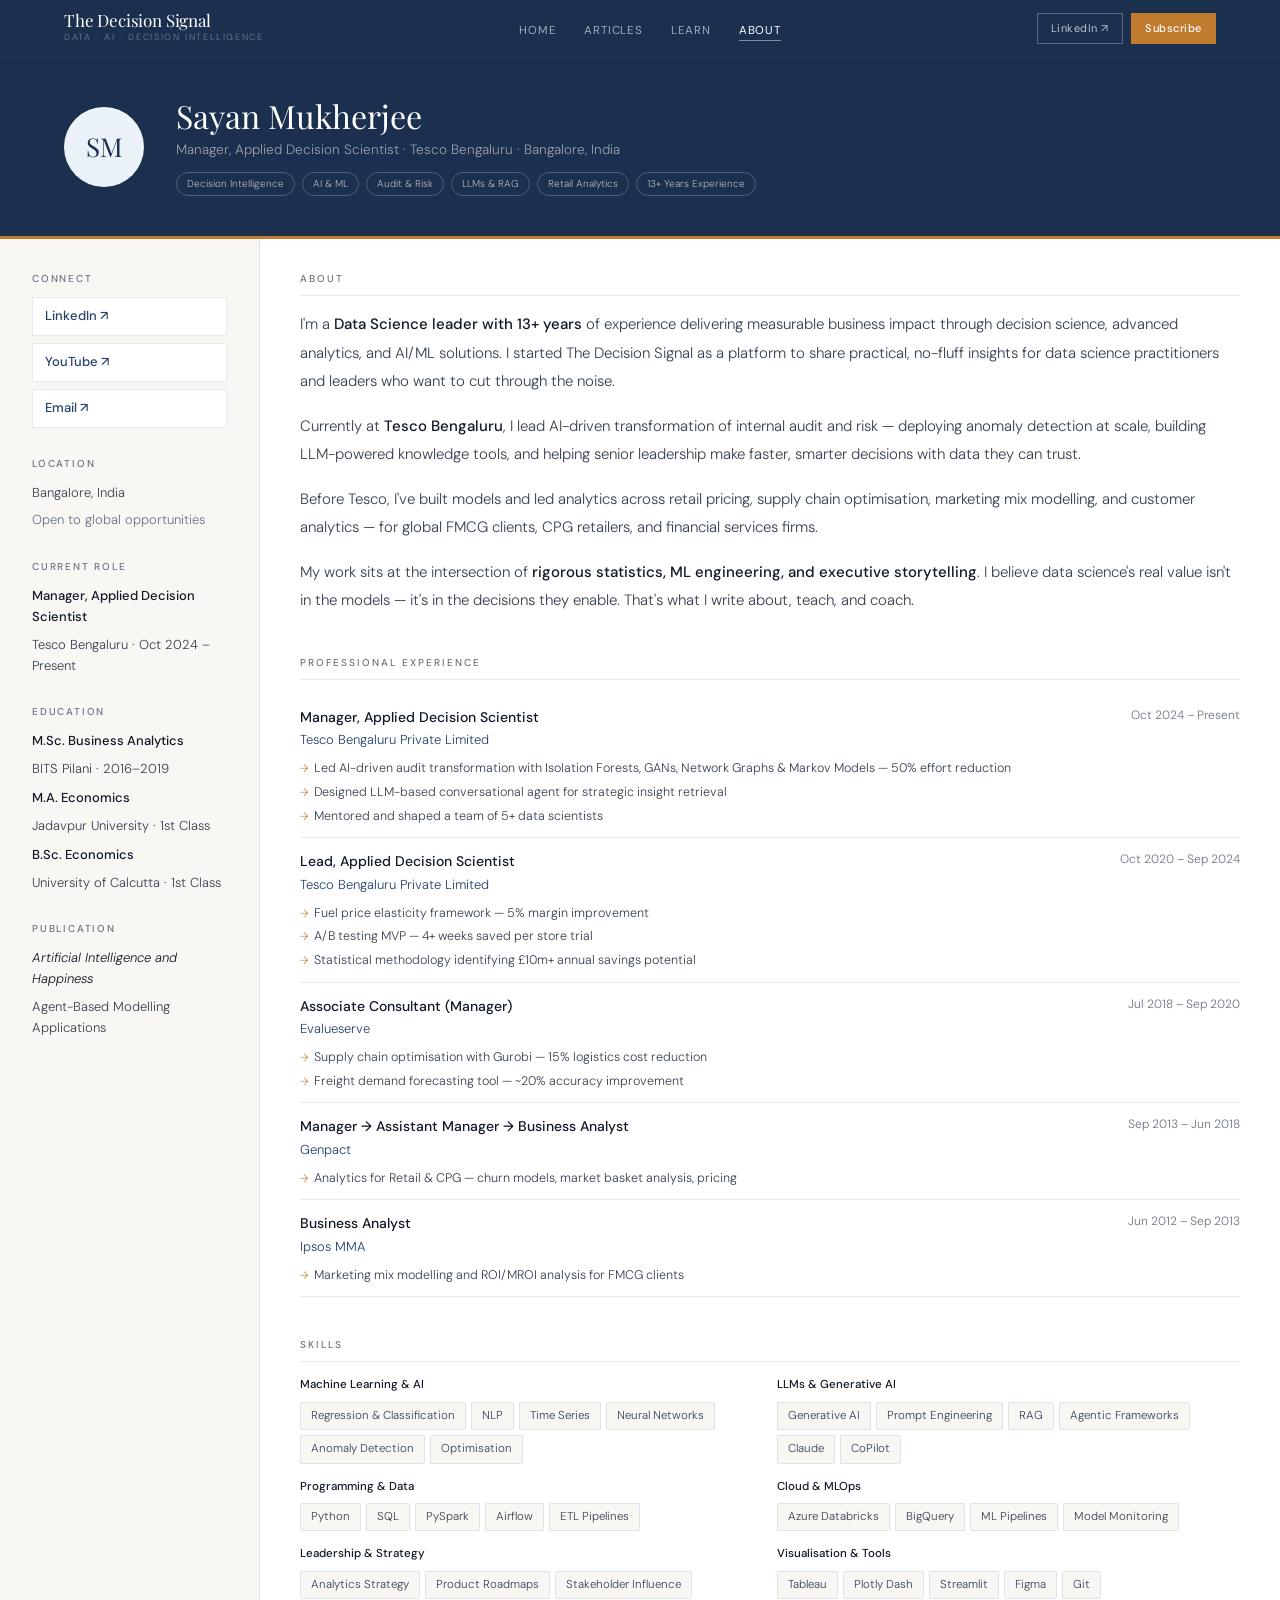
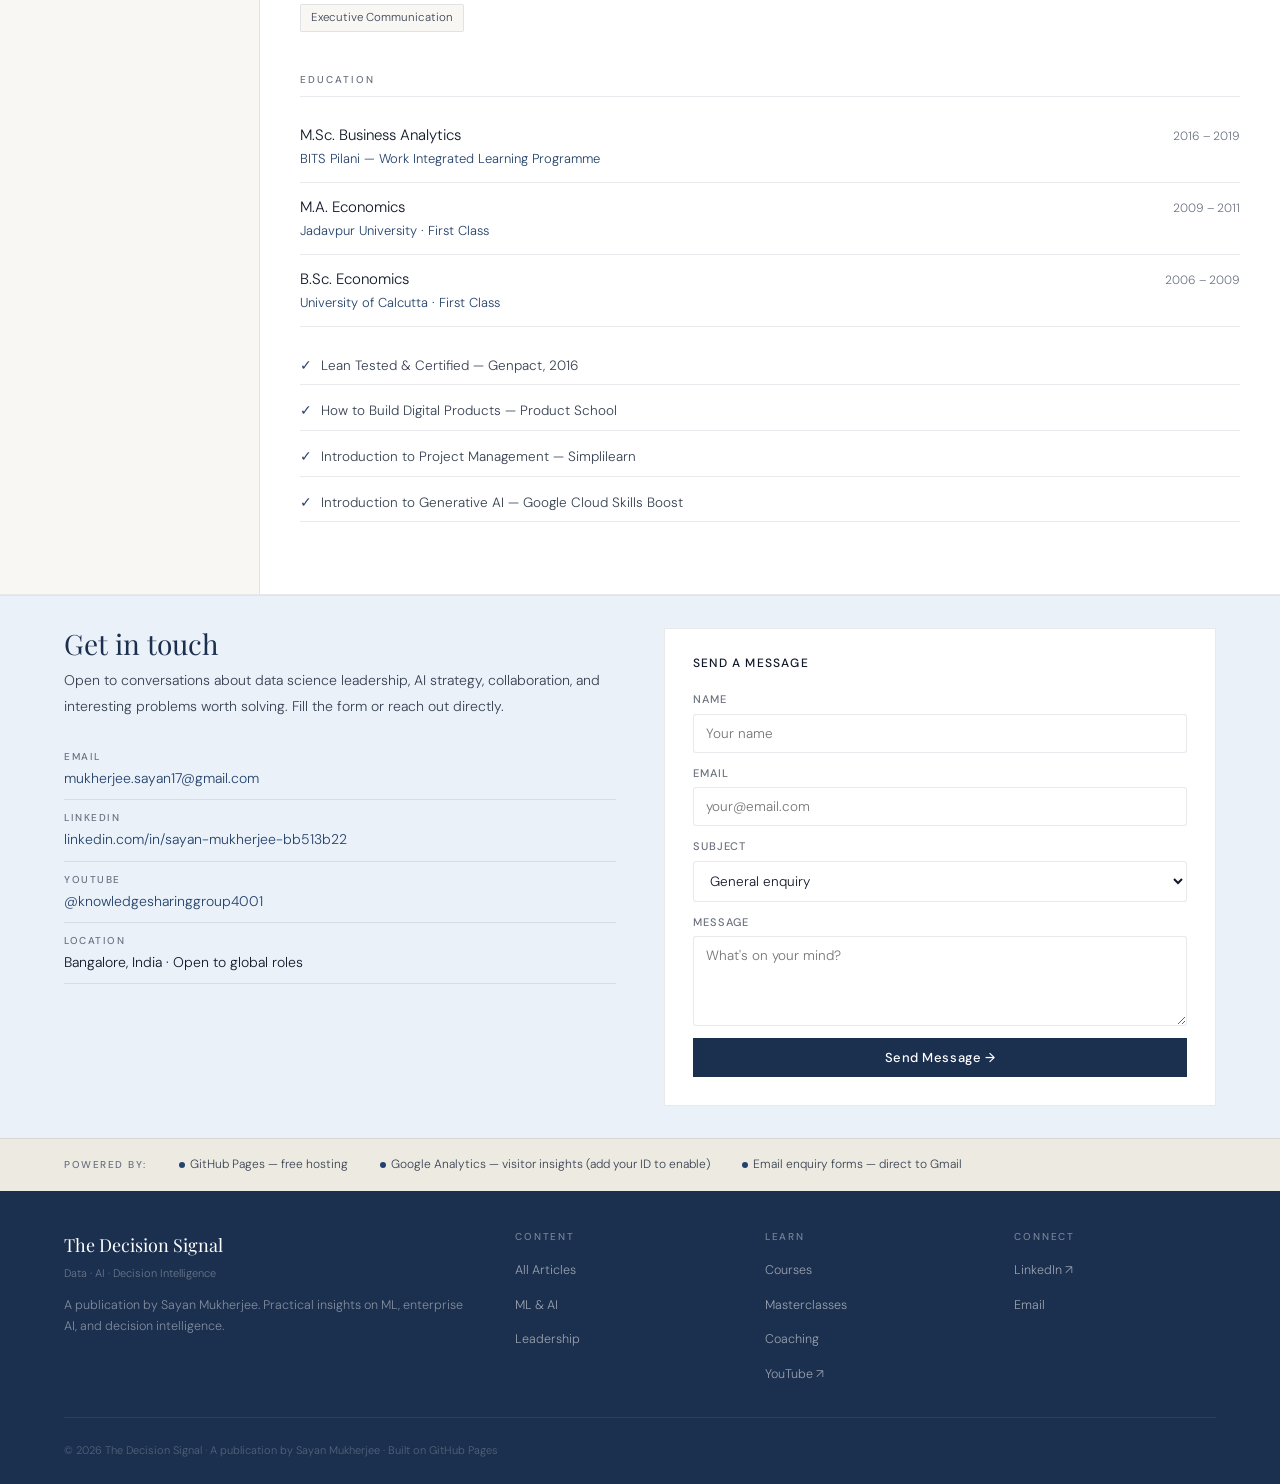
==== about.html @ 3bde5faa "Add files via upload" ====
<!DOCTYPE html>
<html lang="en">
<head>
<meta charset="UTF-8">
<meta name="viewport" content="width=device-width, initial-scale=1.0">
<title>About — The Decision Signal</title>
<meta name="description" content="About Sayan Mukherjee — Data Science leader, AI strategist, and founder of The Decision Signal.">
<link rel="stylesheet" href="style.css">
<style>
.about-banner{background:var(--sl);padding:2.5rem 5%;display:flex;gap:2rem;align-items:center;border-bottom:3px solid var(--acc);flex-wrap:wrap}
.avatar{width:80px;height:80px;border-radius:50%;background:var(--sl3);display:flex;align-items:center;justify-content:center;font-family:'Playfair Display',serif;font-size:26px;color:var(--sl);flex-shrink:0;border:2px solid rgba(255,255,255,0.15)}
.banner-info h1{font-size:clamp(22px,3vw,32px);color:#fff;margin-bottom:4px}
.banner-info p{font-size:13.5px;color:rgba(255,255,255,0.55);margin-bottom:12px}
.banner-tags{display:flex;gap:7px;flex-wrap:wrap}
.banner-tag{font-size:10px;padding:3px 10px;border:1px solid rgba(255,255,255,0.22);color:rgba(255,255,255,0.65);border-radius:12px}

.about-body{display:grid;grid-template-columns:260px 1fr;background:#fff;border-bottom:0.5px solid var(--rule)}
.about-sidebar{padding:2rem;border-right:0.5px solid var(--rule);background:var(--warm)}
.sidebar-section{margin-bottom:1.75rem}
.sidebar-label{font-size:10px;font-weight:500;letter-spacing:0.18em;text-transform:uppercase;color:var(--inkl);margin-bottom:10px}
.sidebar-link{display:block;font-size:13px;font-weight:500;color:var(--sl2);padding:8px 12px;border:0.5px solid var(--rule);margin-bottom:7px;background:#fff;transition:all 0.2s}
.sidebar-link:hover{background:var(--sl);color:#fff;border-color:var(--sl)}
.sidebar-text{font-size:13px;color:var(--inkm);line-height:1.65}
.sidebar-text+.sidebar-text{margin-top:6px}

.about-main{padding:2rem 2.5rem}
.about-section{margin-bottom:2.5rem}
.about-section-label{font-size:10px;font-weight:500;letter-spacing:0.2em;text-transform:uppercase;color:var(--inkl);margin-bottom:14px;padding-bottom:8px;border-bottom:0.5px solid var(--rule)}
.about-bio{font-size:15px;color:var(--inkm);line-height:1.9}
.about-bio p+p{margin-top:1rem}
.about-bio strong{color:var(--ink);font-weight:500}
.about-bio a{color:var(--sl2);text-decoration:underline}

.exp-row{display:flex;justify-content:space-between;align-items:flex-start;padding:12px 0;border-bottom:0.5px solid var(--rule);gap:1rem;flex-wrap:wrap}
.exp-left{}
.exp-role{font-size:14px;font-weight:500;color:var(--ink)}
.exp-company{font-size:13px;color:var(--sl2);margin-top:2px}
.exp-bullets{margin-top:8px;list-style:none;display:flex;flex-direction:column;gap:5px}
.exp-bullets li{font-size:12.5px;color:var(--inkm);padding-left:14px;position:relative;line-height:1.5}
.exp-bullets li::before{content:'→';position:absolute;left:0;color:var(--acc);font-size:11px;top:1px}
.exp-year{font-size:12px;color:var(--inkl);white-space:nowrap;flex-shrink:0}

.skills-grid{display:grid;grid-template-columns:1fr 1fr;gap:14px}
.skill-group{}
.skill-group-label{font-size:11.5px;font-weight:500;color:var(--ink);margin-bottom:7px}
.skill-chips-wrap{display:flex;flex-wrap:wrap;gap:5px}
.skill-chip{font-size:11.5px;padding:4px 10px;border:0.5px solid var(--rule);color:var(--inkm);border-radius:2px;background:var(--warm)}

.edu-row{display:flex;justify-content:space-between;padding:12px 0;border-bottom:0.5px solid var(--rule);gap:1rem;align-items:baseline;flex-wrap:wrap}
.edu-degree{font-size:15px;color:var(--ink)}
.edu-uni{font-size:13px;color:var(--sl2);margin-top:2px}
.edu-year{font-size:12px;color:var(--inkl);white-space:nowrap}

.certs{margin-top:1.25rem;display:flex;flex-direction:column;gap:7px}
.cert-row{display:flex;align-items:center;gap:9px;font-size:13.5px;color:var(--inkm);padding:8px 0;border-bottom:0.5px solid var(--rule)}
.cert-row::before{content:'✓';color:var(--sl2);font-weight:500;flex-shrink:0}

/* CONTACT FORM */
.contact-strip{background:var(--sl3);border-top:0.5px solid var(--sl4);padding:2rem 5%;display:grid;grid-template-columns:1fr 1fr;gap:3rem;align-items:start}
.contact-left h2{font-size:clamp(20px,2.5vw,28px);color:var(--sl);margin-bottom:8px}
.contact-left p{font-size:14px;color:var(--inkm);line-height:1.8;margin-bottom:1.25rem}
.contact-items{display:flex;flex-direction:column;gap:0}
.contact-item{padding:10px 0;border-bottom:0.5px solid var(--rule);display:flex;flex-direction:column;gap:2px}
.contact-item-label{font-size:10px;font-weight:500;letter-spacing:0.15em;text-transform:uppercase;color:var(--inkl)}
.contact-item-val{font-size:14px;color:var(--ink)}
.contact-item-val a{color:var(--sl2);transition:color 0.2s}
.contact-item-val a:hover{color:var(--sl)}
.contact-form{background:#fff;padding:1.75rem;border:0.5px solid var(--rule)}
.contact-form h3{font-family:'DM Sans',sans-serif;font-size:12px;font-weight:500;letter-spacing:0.1em;text-transform:uppercase;color:var(--ink);margin-bottom:1.25rem}
.contact-form-inner{display:flex;flex-direction:column;gap:12px}
.contact-submit{padding:11px;background:var(--sl);color:#fff;border:none;font-size:13px;font-weight:500;cursor:pointer;transition:background 0.2s;letter-spacing:0.04em}
.contact-submit:hover{background:var(--sl2)}

/* ANALYTICS NOTE */
.analytics-note{background:var(--warmd);border-top:0.5px solid var(--rule);padding:1rem 5%;display:flex;gap:2rem;flex-wrap:wrap;align-items:center}
.an-label{font-size:10px;font-weight:500;letter-spacing:0.15em;text-transform:uppercase;color:var(--inkl)}
.an-item{font-size:12px;color:var(--inkm);display:flex;align-items:center;gap:5px}
.an-dot{width:6px;height:6px;border-radius:50%;background:var(--sl2)}

@media(max-width:900px){.about-body{grid-template-columns:1fr}.about-sidebar{border-right:none;border-bottom:0.5px solid var(--rule)}.contact-strip{grid-template-columns:1fr}.skills-grid{grid-template-columns:1fr}}
</style>
</head>
<body>

<nav class="site-nav">
  <a href="index.html" class="nav-brand">
    <div class="nav-brand-name">The Decision Signal</div>
    <div class="nav-brand-tag">Data · AI · Decision Intelligence</div>
  </a>
  <ul class="nav-links">
    <li><a href="index.html">Home</a></li>
    <li><a href="articles.html">Articles</a></li>
    <li><a href="learn.html">Learn</a></li>
    <li><a href="about.html" class="active">About</a></li>
  </ul>
  <div class="nav-actions">
    <a href="https://linkedin.com/in/sayan-mukherjee-bb513b22/" target="_blank" class="btn-li">LinkedIn ↗</a>
    <a href="index.html#subscribeBox" class="btn-subscribe">Subscribe</a>
  </div>
  <button class="nav-hamburger" onclick="toggleMobile()" aria-label="Menu">
    <span></span><span></span><span></span>
  </button>
</nav>
<div class="mobile-menu" id="mobileMenu">
  <a href="index.html">Home</a><a href="articles.html">Articles</a><a href="learn.html">Learn</a><a href="about.html">About</a>
  <a href="https://linkedin.com/in/sayan-mukherjee-bb513b22/" target="_blank">LinkedIn ↗</a>
</div>

<div class="about-banner">
  <div class="avatar">SM</div>
  <div class="banner-info">
    <h1>Sayan Mukherjee</h1>
    <p>Manager, Applied Decision Scientist · Tesco Bengaluru · Bangalore, India</p>
    <div class="banner-tags">
      <span class="banner-tag">Decision Intelligence</span>
      <span class="banner-tag">AI &amp; ML</span>
      <span class="banner-tag">Audit &amp; Risk</span>
      <span class="banner-tag">LLMs &amp; RAG</span>
      <span class="banner-tag">Retail Analytics</span>
      <span class="banner-tag">13+ Years Experience</span>
    </div>
  </div>
</div>

<div class="about-body">
  <div class="about-sidebar">
    <div class="sidebar-section">
      <div class="sidebar-label">Connect</div>
      <a href="https://linkedin.com/in/sayan-mukherjee-bb513b22/" target="_blank" class="sidebar-link">LinkedIn ↗</a>
      <a href="https://www.youtube.com/@knowledgesharinggroup4001" target="_blank" class="sidebar-link">YouTube ↗</a>
      <a href="mailto:mukherjee.sayan17@gmail.com" class="sidebar-link">Email ↗</a>
    </div>
    <div class="sidebar-section">
      <div class="sidebar-label">Location</div>
      <div class="sidebar-text">Bangalore, India</div>
      <div class="sidebar-text" style="color:var(--inkl)">Open to global opportunities</div>
    </div>
    <div class="sidebar-section">
      <div class="sidebar-label">Current Role</div>
      <div class="sidebar-text" style="font-weight:500;color:var(--ink)">Manager, Applied Decision Scientist</div>
      <div class="sidebar-text">Tesco Bengaluru · Oct 2024 – Present</div>
    </div>
    <div class="sidebar-section">
      <div class="sidebar-label">Education</div>
      <div class="sidebar-text" style="font-weight:500;color:var(--ink)">M.Sc. Business Analytics</div>
      <div class="sidebar-text">BITS Pilani · 2016–2019</div>
      <div class="sidebar-text" style="font-weight:500;color:var(--ink);margin-top:8px">M.A. Economics</div>
      <div class="sidebar-text">Jadavpur University · 1st Class</div>
      <div class="sidebar-text" style="font-weight:500;color:var(--ink);margin-top:8px">B.Sc. Economics</div>
      <div class="sidebar-text">University of Calcutta · 1st Class</div>
    </div>
    <div class="sidebar-section">
      <div class="sidebar-label">Publication</div>
      <div class="sidebar-text" style="font-style:italic;color:var(--ink)">Artificial Intelligence and Happiness</div>
      <div class="sidebar-text">Agent-Based Modelling Applications</div>
    </div>
  </div>

  <div class="about-main">
    <div class="about-section">
      <div class="about-section-label">About</div>
      <div class="about-bio">
        <p>I'm a <strong>Data Science leader with 13+ years</strong> of experience delivering measurable business impact through decision science, advanced analytics, and AI/ML solutions. I started The Decision Signal as a platform to share practical, no-fluff insights for data science practitioners and leaders who want to cut through the noise.</p>
        <p>Currently at <strong>Tesco Bengaluru</strong>, I lead AI-driven transformation of internal audit and risk — deploying anomaly detection at scale, building LLM-powered knowledge tools, and helping senior leadership make faster, smarter decisions with data they can trust.</p>
        <p>Before Tesco, I've built models and led analytics across retail pricing, supply chain optimisation, marketing mix modelling, and customer analytics — for global FMCG clients, CPG retailers, and financial services firms.</p>
        <p>My work sits at the intersection of <strong>rigorous statistics, ML engineering, and executive storytelling</strong>. I believe data science's real value isn't in the models — it's in the decisions they enable. That's what I write about, teach, and coach.</p>
      </div>
    </div>

    <div class="about-section">
      <div class="about-section-label">Professional Experience</div>
      <div class="exp-row">
        <div class="exp-left">
          <div class="exp-role">Manager, Applied Decision Scientist</div>
          <div class="exp-company">Tesco Bengaluru Private Limited</div>
          <ul class="exp-bullets">
            <li>Led AI-driven audit transformation with Isolation Forests, GANs, Network Graphs &amp; Markov Models — 50% effort reduction</li>
            <li>Designed LLM-based conversational agent for strategic insight retrieval</li>
            <li>Mentored and shaped a team of 5+ data scientists</li>
          </ul>
        </div>
        <div class="exp-year">Oct 2024 – Present</div>
      </div>
      <div class="exp-row">
        <div class="exp-left">
          <div class="exp-role">Lead, Applied Decision Scientist</div>
          <div class="exp-company">Tesco Bengaluru Private Limited</div>
          <ul class="exp-bullets">
            <li>Fuel price elasticity framework — 5% margin improvement</li>
            <li>A/B testing MVP — 4+ weeks saved per store trial</li>
            <li>Statistical methodology identifying £10m+ annual savings potential</li>
          </ul>
        </div>
        <div class="exp-year">Oct 2020 – Sep 2024</div>
      </div>
      <div class="exp-row">
        <div class="exp-left">
          <div class="exp-role">Associate Consultant (Manager)</div>
          <div class="exp-company">Evalueserve</div>
          <ul class="exp-bullets">
            <li>Supply chain optimisation with Gurobi — 15% logistics cost reduction</li>
            <li>Freight demand forecasting tool — ~20% accuracy improvement</li>
          </ul>
        </div>
        <div class="exp-year">Jul 2018 – Sep 2020</div>
      </div>
      <div class="exp-row">
        <div class="exp-left">
          <div class="exp-role">Manager → Assistant Manager → Business Analyst</div>
          <div class="exp-company">Genpact</div>
          <ul class="exp-bullets">
            <li>Analytics for Retail &amp; CPG — churn models, market basket analysis, pricing</li>
          </ul>
        </div>
        <div class="exp-year">Sep 2013 – Jun 2018</div>
      </div>
      <div class="exp-row">
        <div class="exp-left">
          <div class="exp-role">Business Analyst</div>
          <div class="exp-company">Ipsos MMA</div>
          <ul class="exp-bullets"><li>Marketing mix modelling and ROI/MROI analysis for FMCG clients</li></ul>
        </div>
        <div class="exp-year">Jun 2012 – Sep 2013</div>
      </div>
    </div>

    <div class="about-section">
      <div class="about-section-label">Skills</div>
      <div class="skills-grid">
        <div class="skill-group">
          <div class="skill-group-label">Machine Learning &amp; AI</div>
          <div class="skill-chips-wrap">
            <span class="skill-chip">Regression &amp; Classification</span><span class="skill-chip">NLP</span><span class="skill-chip">Time Series</span><span class="skill-chip">Neural Networks</span><span class="skill-chip">Anomaly Detection</span><span class="skill-chip">Optimisation</span>
          </div>
        </div>
        <div class="skill-group">
          <div class="skill-group-label">LLMs &amp; Generative AI</div>
          <div class="skill-chips-wrap">
            <span class="skill-chip">Generative AI</span><span class="skill-chip">Prompt Engineering</span><span class="skill-chip">RAG</span><span class="skill-chip">Agentic Frameworks</span><span class="skill-chip">Claude</span><span class="skill-chip">CoPilot</span>
          </div>
        </div>
        <div class="skill-group">
          <div class="skill-group-label">Programming &amp; Data</div>
          <div class="skill-chips-wrap">
            <span class="skill-chip">Python</span><span class="skill-chip">SQL</span><span class="skill-chip">PySpark</span><span class="skill-chip">Airflow</span><span class="skill-chip">ETL Pipelines</span>
          </div>
        </div>
        <div class="skill-group">
          <div class="skill-group-label">Cloud &amp; MLOps</div>
          <div class="skill-chips-wrap">
            <span class="skill-chip">Azure Databricks</span><span class="skill-chip">BigQuery</span><span class="skill-chip">ML Pipelines</span><span class="skill-chip">Model Monitoring</span>
          </div>
        </div>
        <div class="skill-group">
          <div class="skill-group-label">Leadership &amp; Strategy</div>
          <div class="skill-chips-wrap">
            <span class="skill-chip">Analytics Strategy</span><span class="skill-chip">Product Roadmaps</span><span class="skill-chip">Stakeholder Influence</span><span class="skill-chip">Executive Communication</span>
          </div>
        </div>
        <div class="skill-group">
          <div class="skill-group-label">Visualisation &amp; Tools</div>
          <div class="skill-chips-wrap">
            <span class="skill-chip">Tableau</span><span class="skill-chip">Plotly Dash</span><span class="skill-chip">Streamlit</span><span class="skill-chip">Figma</span><span class="skill-chip">Git</span>
          </div>
        </div>
      </div>
    </div>

    <div class="about-section">
      <div class="about-section-label">Education</div>
      <div class="edu-row"><div><div class="edu-degree">M.Sc. Business Analytics</div><div class="edu-uni">BITS Pilani — Work Integrated Learning Programme</div></div><div class="edu-year">2016 – 2019</div></div>
      <div class="edu-row"><div><div class="edu-degree">M.A. Economics</div><div class="edu-uni">Jadavpur University · First Class</div></div><div class="edu-year">2009 – 2011</div></div>
      <div class="edu-row"><div><div class="edu-degree">B.Sc. Economics</div><div class="edu-uni">University of Calcutta · First Class</div></div><div class="edu-year">2006 – 2009</div></div>
      <div class="certs">
        <div class="cert-row">Lean Tested &amp; Certified — Genpact, 2016</div>
        <div class="cert-row">How to Build Digital Products — Product School</div>
        <div class="cert-row">Introduction to Project Management — Simplilearn</div>
        <div class="cert-row">Introduction to Generative AI — Google Cloud Skills Boost</div>
      </div>
    </div>
  </div>
</div>

<!-- CONTACT -->
<div class="contact-strip">
  <div class="contact-left">
    <h2>Get in touch</h2>
    <p>Open to conversations about data science leadership, AI strategy, collaboration, and interesting problems worth solving. Fill the form or reach out directly.</p>
    <div class="contact-items">
      <div class="contact-item"><span class="contact-item-label">Email</span><span class="contact-item-val"><a href="mailto:mukherjee.sayan17@gmail.com">mukherjee.sayan17@gmail.com</a></span></div>
      <div class="contact-item"><span class="contact-item-label">LinkedIn</span><span class="contact-item-val"><a href="https://linkedin.com/in/sayan-mukherjee-bb513b22/" target="_blank">linkedin.com/in/sayan-mukherjee-bb513b22</a></span></div>
      <div class="contact-item"><span class="contact-item-label">YouTube</span><span class="contact-item-val"><a href="https://www.youtube.com/@knowledgesharinggroup4001" target="_blank">@knowledgesharinggroup4001</a></span></div>
      <div class="contact-item"><span class="contact-item-label">Location</span><span class="contact-item-val">Bangalore, India · Open to global roles</span></div>
    </div>
  </div>
  <div class="contact-form">
    <h3>Send a Message</h3>
    <form class="contact-form-inner" id="contactForm" onsubmit="submitContact(event)">
      <div class="form-group"><label>Name</label><input type="text" id="cName" class="form-input" placeholder="Your name" required></div>
      <div class="form-group"><label>Email</label><input type="email" id="cEmail" class="form-input" placeholder="your@email.com" required></div>
      <div class="form-group"><label>Subject</label>
        <select id="cSubject" class="form-select form-input">
          <option>General enquiry</option>
          <option>Coaching / Mentorship</option>
          <option>Collaboration / Speaking</option>
          <option>Course / Content feedback</option>
          <option>Other</option>
        </select>
      </div>
      <div class="form-group"><label>Message</label><textarea id="cMessage" class="form-textarea" placeholder="What's on your mind?" required></textarea></div>
      <button type="submit" class="contact-submit">Send Message →</button>
    </form>
  </div>
</div>

<div class="analytics-note">
  <span class="an-label">Powered by:</span>
  <div class="an-item"><div class="an-dot"></div>GitHub Pages — free hosting</div>
  <div class="an-item"><div class="an-dot"></div>Google Analytics — visitor insights (add your ID to enable)</div>
  <div class="an-item"><div class="an-dot"></div>Email enquiry forms — direct to Gmail</div>
</div>

<footer class="site-footer">
  <div class="footer-top">
    <div><div class="footer-brand-name">The Decision Signal</div><div class="footer-brand-tag">Data · AI · Decision Intelligence</div><p class="footer-brand-desc">A publication by Sayan Mukherjee. Practical insights on ML, enterprise AI, and decision intelligence.</p></div>
    <div class="footer-col"><h4>Content</h4><ul><li><a href="articles.html">All Articles</a></li><li><a href="articles.html">ML &amp; AI</a></li><li><a href="articles.html">Leadership</a></li></ul></div>
    <div class="footer-col"><h4>Learn</h4><ul><li><a href="learn.html">Courses</a></li><li><a href="learn.html#masterclasses">Masterclasses</a></li><li><a href="learn.html#coaching">Coaching</a></li><li><a href="https://www.youtube.com/@knowledgesharinggroup4001" target="_blank">YouTube ↗</a></li></ul></div>
    <div class="footer-col"><h4>Connect</h4><ul><li><a href="https://linkedin.com/in/sayan-mukherjee-bb513b22/" target="_blank">LinkedIn ↗</a></li><li><a href="mailto:mukherjee.sayan17@gmail.com">Email</a></li></ul></div>
  </div>
  <div class="footer-bottom"><span class="footer-copy">© 2026 The Decision Signal · A publication by Sayan Mukherjee · Built on GitHub Pages</span></div>
</footer>
<div class="toast" id="toast"></div>

<script>
function toggleMobile(){document.getElementById('mobileMenu').classList.toggle('open')}
function showToast(msg){const t=document.getElementById('toast');t.textContent=msg;t.classList.add('show');setTimeout(()=>t.classList.remove('show'),4000)}
function submitContact(e){
  e.preventDefault();
  const name=document.getElementById('cName').value;
  const email=document.getElementById('cEmail').value;
  const subject=document.getElementById('cSubject').value;
  const message=document.getElementById('cMessage').value;
  const mailto=`mailto:mukherjee.sayan17@gmail.com?subject=${encodeURIComponent(subject+' — from '+name)}&body=${encodeURIComponent('Name: '+name+'\nEmail: '+email+'\n\n'+message)}`;
  window.location.href=mailto;
  showToast('✓ Message ready to send in your email client!');
  e.target.reset();
}
const obs=new IntersectionObserver(entries=>{entries.forEach(e=>{if(e.isIntersecting){e.target.style.opacity='1';e.target.style.transform='translateY(0)';}});},{threshold:0.05});
document.querySelectorAll('.exp-row,.skill-group,.edu-row,.cert-row').forEach(el=>{el.style.opacity='0';el.style.transform='translateY(12px)';el.style.transition='opacity 0.35s ease, transform 0.35s ease';obs.observe(el);});
</script>
</body>
</html>
---- style.css ----
/* ── THE DECISION SIGNAL · Global Styles ─────────────────── */
@import url('https://fonts.googleapis.com/css2?family=Playfair+Display:ital,wght@0,400;0,500;1,400&family=DM+Sans:wght@300;400;500&display=swap');

*, *::before, *::after { box-sizing: border-box; margin: 0; padding: 0; }

:root {
  --sl:       #1B2F4E;
  --sl2:      #24426B;
  --sl3:      #EBF1F9;
  --sl4:      #D6E4F5;
  --ink:      #111827;
  --inkm:     #374151;
  --inkl:     #6B7280;
  --acc:      #C17B2F;
  --acc2:     #F5EDE0;
  --warm:     #F8F7F4;
  --warmd:    #EDEAE2;
  --white:    #ffffff;
  --rule:     rgba(27,47,78,0.1);
  --green:    #166534;
  --green2:   #DCFCE7;
  --radius:   3px;
}

html { scroll-behavior: smooth; font-size: 16px; }
body { font-family: 'DM Sans', sans-serif; font-weight: 300; color: var(--ink); background: var(--warm); line-height: 1.6; }
h1,h2,h3,h4 { font-family: 'Playfair Display', serif; font-weight: 400; line-height: 1.15; }
a { text-decoration: none; color: inherit; }
img { max-width: 100%; display: block; }
button { cursor: pointer; font-family: 'DM Sans', sans-serif; }

/* ── NAV ──────────────────────────────────────────────────── */
.site-nav {
  position: sticky; top: 0; z-index: 200;
  background: var(--sl);
  display: flex; align-items: center; justify-content: space-between;
  padding: 0 5%; height: 58px;
  border-bottom: 1px solid rgba(255,255,255,0.06);
}
.nav-brand { display: flex; flex-direction: column; gap: 1px; }
.nav-brand-name { font-family: 'Playfair Display', serif; font-size: 17px; color: #fff; letter-spacing: -0.01em; line-height: 1; }
.nav-brand-tag { font-size: 9px; color: rgba(255,255,255,0.38); letter-spacing: 0.18em; text-transform: uppercase; }
.nav-links { display: flex; gap: 1.75rem; list-style: none; }
.nav-links a { font-size: 11.5px; font-weight: 400; letter-spacing: 0.07em; text-transform: uppercase; color: rgba(255,255,255,0.6); transition: color 0.2s; padding-bottom: 2px; }
.nav-links a:hover,
.nav-links a.active { color: #fff; border-bottom: 1px solid rgba(255,255,255,0.45); }
.nav-actions { display: flex; gap: 8px; align-items: center; }
.btn-li { font-size: 11px; font-weight: 400; letter-spacing: 0.05em; color: rgba(255,255,255,0.7); border: 1px solid rgba(255,255,255,0.28); padding: 6px 13px; transition: all 0.2s; }
.btn-li:hover { color: #fff; border-color: rgba(255,255,255,0.6); }
.btn-subscribe { font-size: 11px; font-weight: 500; letter-spacing: 0.05em; color: #fff; background: var(--acc); padding: 7px 14px; border: none; transition: background 0.2s; }
.btn-subscribe:hover { background: #a86826; }
.nav-hamburger { display: none; background: none; border: none; flex-direction: column; gap: 4px; padding: 4px; }
.nav-hamburger span { width: 20px; height: 1.5px; background: rgba(255,255,255,0.7); display: block; }
.mobile-menu { display: none; background: var(--sl2); padding: 1rem 5%; flex-direction: column; gap: 0; }
.mobile-menu.open { display: flex; }
.mobile-menu a { font-size: 13px; letter-spacing: 0.06em; text-transform: uppercase; color: rgba(255,255,255,0.75); padding: 0.75rem 0; border-bottom: 1px solid rgba(255,255,255,0.07); }

/* ── TICKER ───────────────────────────────────────────────── */
.ticker { background: var(--acc); padding: 6px 5%; display: flex; align-items: center; gap: 12px; overflow: hidden; }
.ticker-label { font-size: 9.5px; font-weight: 500; letter-spacing: 0.18em; text-transform: uppercase; color: rgba(255,255,255,0.9); white-space: nowrap; border-right: 1px solid rgba(255,255,255,0.35); padding-right: 12px; flex-shrink: 0; }
.ticker-track { display: flex; gap: 2rem; white-space: nowrap; animation: ticker-scroll 30s linear infinite; font-size: 12px; color: rgba(255,255,255,0.9); }
.ticker-track a { color: rgba(255,255,255,0.9); }
.ticker-track a:hover { color: #fff; text-decoration: underline; }
@keyframes ticker-scroll { 0% { transform: translateX(0); } 100% { transform: translateX(-50%); } }

/* ── BUTTONS ──────────────────────────────────────────────── */
.btn-primary { display: inline-block; padding: 11px 24px; background: var(--sl); color: #fff; font-size: 12.5px; font-weight: 500; letter-spacing: 0.06em; text-transform: uppercase; border: none; transition: background 0.2s; }
.btn-primary:hover { background: var(--sl2); }
.btn-ghost { display: inline-block; padding: 10px 22px; background: transparent; color: var(--sl); font-size: 12.5px; font-weight: 400; letter-spacing: 0.06em; text-transform: uppercase; border: 1px solid var(--sl); transition: all 0.2s; }
.btn-ghost:hover { background: var(--sl); color: #fff; }
.btn-acc { display: inline-block; padding: 11px 24px; background: var(--acc); color: #fff; font-size: 12.5px; font-weight: 500; letter-spacing: 0.06em; text-transform: uppercase; border: none; transition: background 0.2s; }
.btn-acc:hover { background: #a86826; }
.btn-outline-white { display: inline-block; padding: 8px 16px; border: 1px solid rgba(255,255,255,0.35); color: rgba(255,255,255,0.8); font-size: 11.5px; letter-spacing: 0.05em; transition: all 0.2s; }
.btn-outline-white:hover { border-color: #fff; color: #fff; }

/* ── SECTION LABEL ────────────────────────────────────────── */
.section-label { font-size: 10px; font-weight: 400; letter-spacing: 0.22em; text-transform: uppercase; color: var(--inkl); padding: 16px 5% 12px; border-bottom: 0.5px solid var(--rule); display: flex; align-items: center; gap: 12px; }
.section-label::after { content: ''; flex: 1; height: 0.5px; background: var(--rule); }

/* ── FOOTER ───────────────────────────────────────────────── */
.site-footer { background: var(--sl); padding: 2.5rem 5% 1.5rem; }
.footer-top { display: grid; grid-template-columns: 2fr 1fr 1fr 1fr; gap: 3rem; padding-bottom: 2rem; border-bottom: 1px solid rgba(255,255,255,0.08); margin-bottom: 1.5rem; }
.footer-brand-name { font-family: 'Playfair Display', serif; font-size: 18px; color: #fff; margin-bottom: 6px; }
.footer-brand-tag { font-size: 11px; color: rgba(255,255,255,0.35); margin-bottom: 12px; }
.footer-brand-desc { font-size: 12.5px; color: rgba(255,255,255,0.45); line-height: 1.7; }
.footer-col h4 { font-family: 'DM Sans', sans-serif; font-size: 10px; font-weight: 500; letter-spacing: 0.18em; text-transform: uppercase; color: rgba(255,255,255,0.4); margin-bottom: 14px; }
.footer-col ul { list-style: none; display: flex; flex-direction: column; gap: 9px; }
.footer-col ul a { font-size: 12.5px; color: rgba(255,255,255,0.55); transition: color 0.2s; }
.footer-col ul a:hover { color: #fff; }
.footer-bottom { display: flex; justify-content: space-between; align-items: center; flex-wrap: wrap; gap: 1rem; }
.footer-copy { font-size: 11px; color: rgba(255,255,255,0.25); }
.footer-legal { display: flex; gap: 1.5rem; }
.footer-legal a { font-size: 11px; color: rgba(255,255,255,0.3); }

/* ── FORMS ────────────────────────────────────────────────── */
.form-group { display: flex; flex-direction: column; gap: 5px; }
.form-group label { font-size: 11px; font-weight: 500; letter-spacing: 0.08em; text-transform: uppercase; color: var(--inkl); }
.form-input, .form-select, .form-textarea {
  border: 0.5px solid var(--rule); padding: 10px 12px;
  font-family: 'DM Sans', sans-serif; font-size: 13.5px; font-weight: 300;
  color: var(--ink); background: #fff; outline: none;
  transition: border-color 0.2s; border-radius: var(--radius);
}
.form-input:focus, .form-select:focus, .form-textarea:focus { border-color: var(--sl2); }
.form-textarea { resize: vertical; min-height: 90px; }

/* ── TOAST ────────────────────────────────────────────────── */
.toast { position: fixed; bottom: 2rem; right: 2rem; background: var(--sl); color: #fff; padding: 14px 20px; font-size: 13.5px; border-left: 3px solid var(--acc); z-index: 9999; opacity: 0; transform: translateY(20px); transition: all 0.3s; pointer-events: none; max-width: 320px; }
.toast.show { opacity: 1; transform: translateY(0); }

/* ── CHIP FILTERS ─────────────────────────────────────────── */
.filter-bar { padding: 12px 5%; border-bottom: 0.5px solid var(--rule); display: flex; gap: 7px; flex-wrap: wrap; align-items: center; background: var(--warm); }
.filter-chip { font-size: 11.5px; padding: 5px 13px; border: 0.5px solid var(--rule); color: var(--inkm); border-radius: 20px; cursor: pointer; background: #fff; transition: all 0.18s; }
.filter-chip:hover { border-color: var(--sl); color: var(--sl); }
.filter-chip.active { background: var(--sl); color: #fff; border-color: var(--sl); }

/* ── ARTICLE CARD ─────────────────────────────────────────── */
.article-card { background: #fff; border-bottom: 0.5px solid var(--rule); border-right: 0.5px solid var(--rule); padding: 20px 22px; transition: background 0.15s; }
.article-card:hover { background: var(--warm); }
.article-card-img { height: 120px; background: var(--sl3); border-radius: var(--radius); margin-bottom: 14px; overflow: hidden; display: flex; align-items: center; justify-content: center; font-size: 11px; color: var(--sl2); }
.article-card-cat { font-size: 10px; font-weight: 500; letter-spacing: 0.12em; text-transform: uppercase; color: var(--acc); margin-bottom: 6px; }
.article-card-title { font-family: 'Playfair Display', serif; font-size: 17px; color: var(--ink); line-height: 1.3; margin-bottom: 8px; }
.article-card-exc { font-size: 13px; color: var(--inkm); line-height: 1.7; }
.article-card-foot { display: flex; align-items: center; justify-content: space-between; margin-top: 12px; flex-wrap: wrap; gap: 6px; }
.article-card-meta { font-size: 11.5px; color: var(--inkl); }
.article-card-link { font-size: 12px; font-weight: 500; color: var(--sl2); display: flex; align-items: center; gap: 4px; transition: gap 0.2s; }
.article-card-link:hover { gap: 8px; color: var(--sl); }

/* ── RESPONSIVE ───────────────────────────────────────────── */
@media (max-width: 900px) {
  .nav-links, .nav-actions { display: none; }
  .nav-hamburger { display: flex; }
  .footer-top { grid-template-columns: 1fr 1fr; gap: 2rem; }
}
@media (max-width: 600px) {
  .footer-top { grid-template-columns: 1fr; }
}
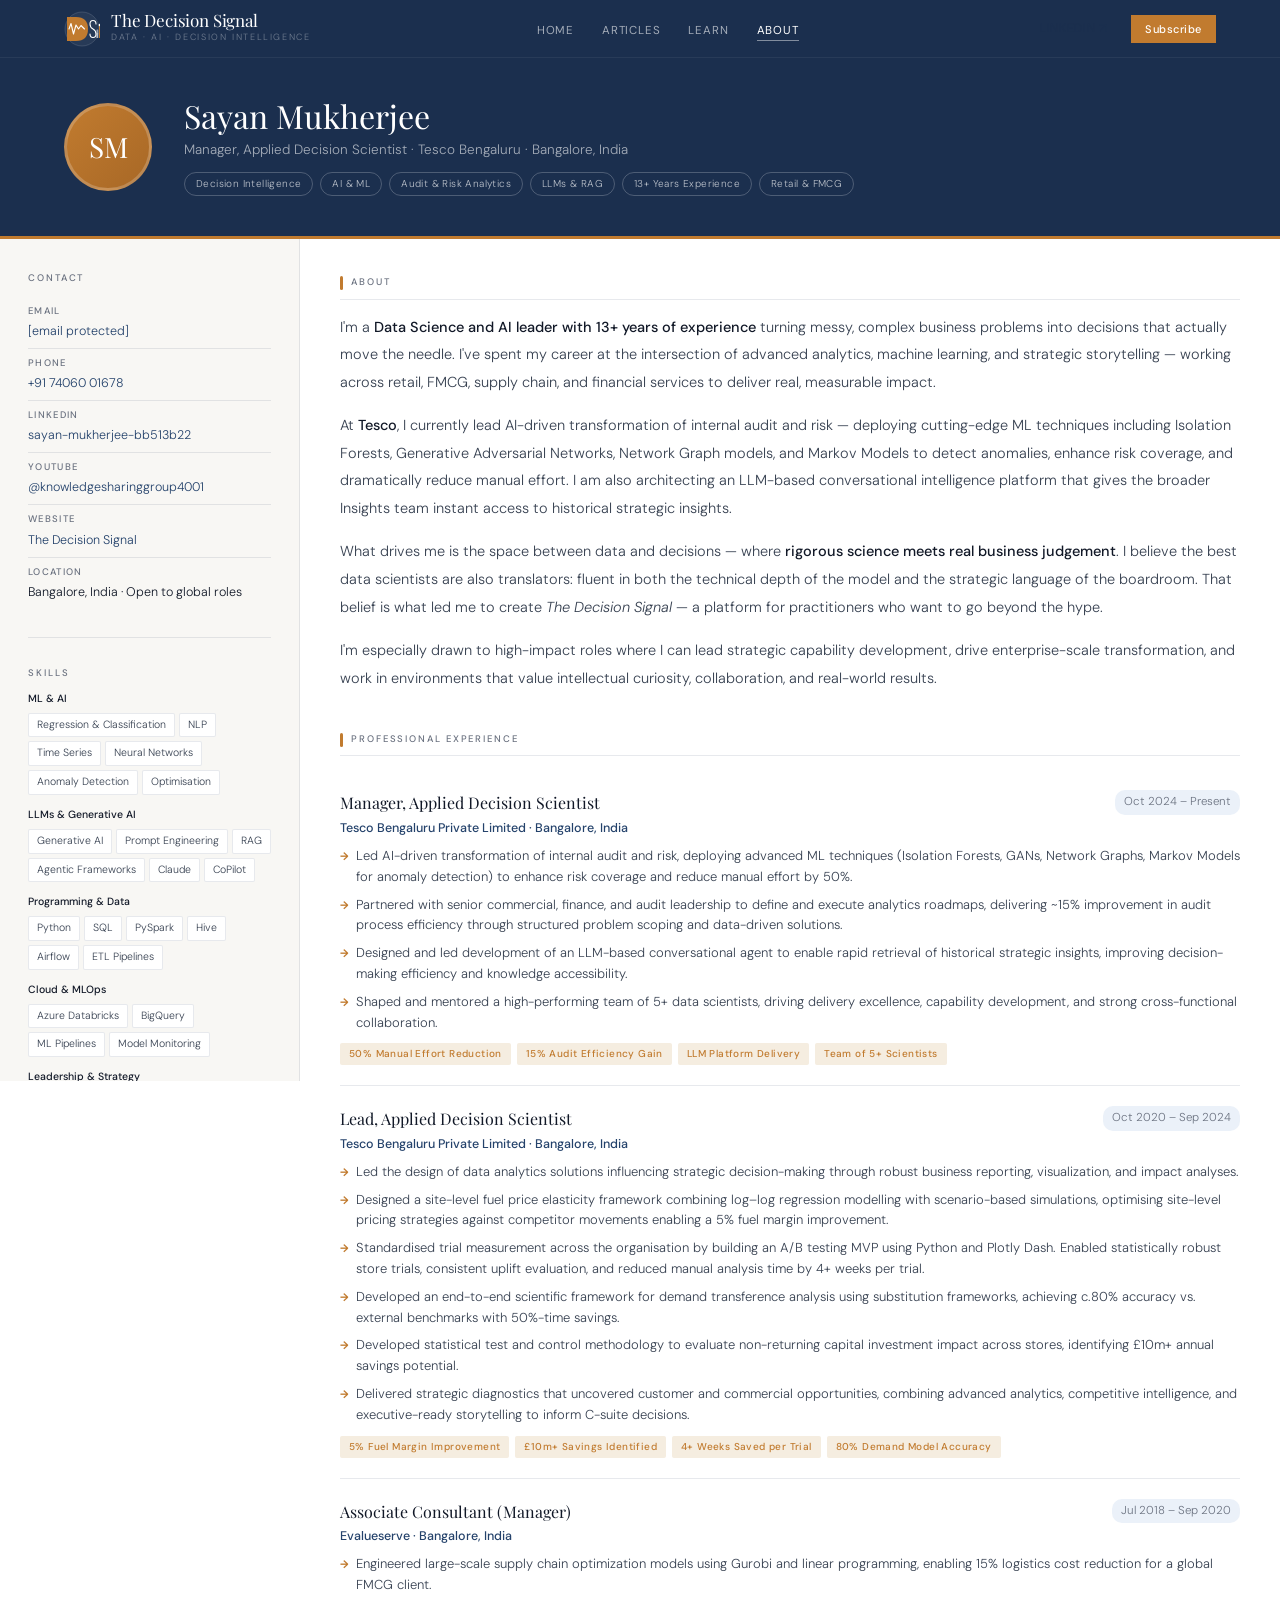
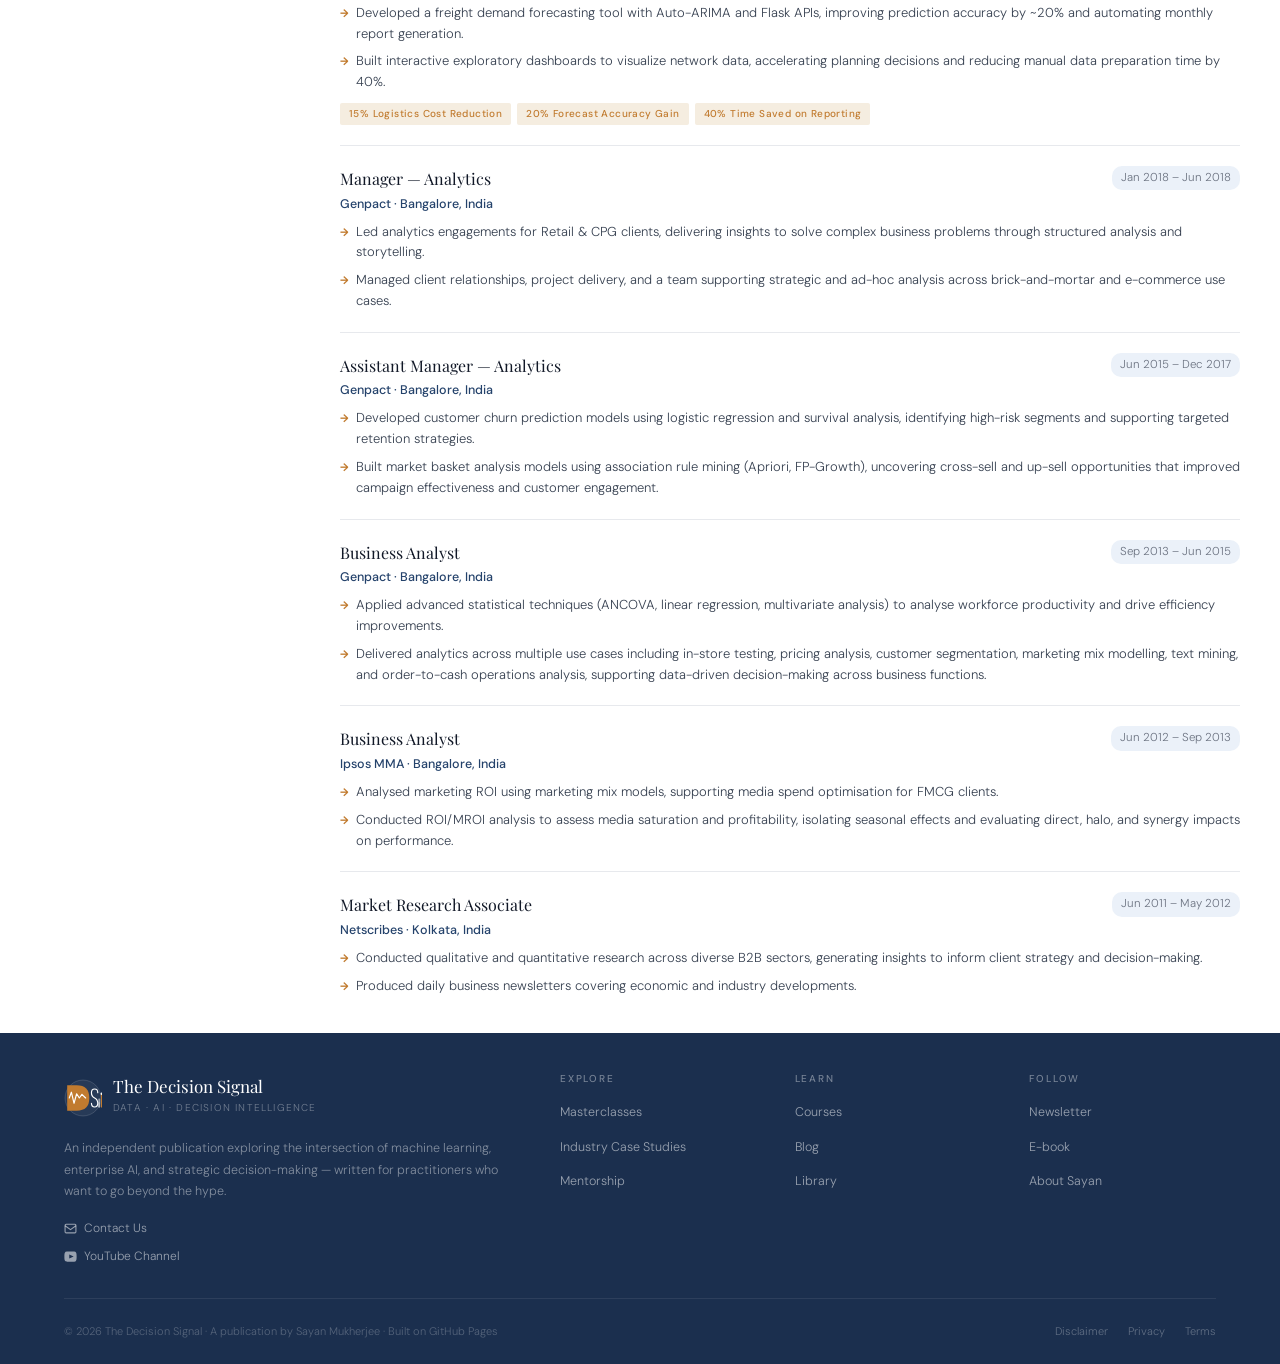
==== commit 1ba40def: "Update about.html" ====
--- a/about.html
+++ b/about.html
@@ -1,91 +1,126 @@
 <!DOCTYPE html>
 <html lang="en">
 <head>
+<!-- Google tag (gtag.js) -->
+<script async src="https://www.googletagmanager.com/gtag/js?id=G-2LHCLNRFSH"></script>
+<script>
+  window.dataLayer = window.dataLayer || [];
+  function gtag(){dataLayer.push(arguments);}
+  gtag('js', new Date());
+
+  gtag('config', 'G-2LHCLNRFSH');
+</script>
 <meta charset="UTF-8">
 <meta name="viewport" content="width=device-width, initial-scale=1.0">
-<title>About — The Decision Signal</title>
-<meta name="description" content="About Sayan Mukherjee — Data Science leader, AI strategist, and founder of The Decision Signal.">
+<title>About — Sayan Mukherjee · The Decision Signal</title>
+<meta name="description" content="Sayan Mukherjee — Data Science & AI Leader, Decision Intelligence practitioner, and founder of The Decision Signal.">
 <link rel="stylesheet" href="style.css">
 <style>
+/* ── BANNER ─────────────────────────────────────────────────────────────── */
 .about-banner{background:var(--sl);padding:2.5rem 5%;display:flex;gap:2rem;align-items:center;border-bottom:3px solid var(--acc);flex-wrap:wrap}
-.avatar{width:80px;height:80px;border-radius:50%;background:var(--sl3);display:flex;align-items:center;justify-content:center;font-family:'Playfair Display',serif;font-size:26px;color:var(--sl);flex-shrink:0;border:2px solid rgba(255,255,255,0.15)}
-.banner-info h1{font-size:clamp(22px,3vw,32px);color:#fff;margin-bottom:4px}
-.banner-info p{font-size:13.5px;color:rgba(255,255,255,0.55);margin-bottom:12px}
+.avatar{width:88px;height:88px;border-radius:50%;background:linear-gradient(135deg,#C17B2F,#a86826);display:flex;align-items:center;justify-content:center;font-family:'Playfair Display',serif;font-size:28px;color:#fff;flex-shrink:0;border:3px solid rgba(255,255,255,0.2);letter-spacing:-.5px}
+.banner-info h1{font-size:clamp(22px,3vw,32px);color:#fff;margin-bottom:4px;font-weight:400}
+.banner-info .banner-role{font-size:13.5px;color:rgba(255,255,255,.6);margin-bottom:12px}
 .banner-tags{display:flex;gap:7px;flex-wrap:wrap}
-.banner-tag{font-size:10px;padding:3px 10px;border:1px solid rgba(255,255,255,0.22);color:rgba(255,255,255,0.65);border-radius:12px}
-
-.about-body{display:grid;grid-template-columns:260px 1fr;background:#fff;border-bottom:0.5px solid var(--rule)}
-.about-sidebar{padding:2rem;border-right:0.5px solid var(--rule);background:var(--warm)}
-.sidebar-section{margin-bottom:1.75rem}
-.sidebar-label{font-size:10px;font-weight:500;letter-spacing:0.18em;text-transform:uppercase;color:var(--inkl);margin-bottom:10px}
-.sidebar-link{display:block;font-size:13px;font-weight:500;color:var(--sl2);padding:8px 12px;border:0.5px solid var(--rule);margin-bottom:7px;background:#fff;transition:all 0.2s}
-.sidebar-link:hover{background:var(--sl);color:#fff;border-color:var(--sl)}
-.sidebar-text{font-size:13px;color:var(--inkm);line-height:1.65}
-.sidebar-text+.sidebar-text{margin-top:6px}
-
-.about-main{padding:2rem 2.5rem}
-.about-section{margin-bottom:2.5rem}
-.about-section-label{font-size:10px;font-weight:500;letter-spacing:0.2em;text-transform:uppercase;color:var(--inkl);margin-bottom:14px;padding-bottom:8px;border-bottom:0.5px solid var(--rule)}
-.about-bio{font-size:15px;color:var(--inkm);line-height:1.9}
+.banner-tag{font-size:10px;padding:3px 11px;border:1px solid rgba(255,255,255,.22);color:rgba(255,255,255,.7);border-radius:12px;letter-spacing:.04em}
+
+/* ── LAYOUT ─────────────────────────────────────────────────────────────── */
+.about-body{display:grid;grid-template-columns:300px 1fr;background:#fff;align-items:start}
+.about-sidebar{padding:2rem 1.75rem;border-right:0.5px solid var(--rule);background:var(--warm);position:sticky;top:58px;max-height:calc(100vh - 58px);overflow-y:auto;scrollbar-width:thin;scrollbar-color:rgba(27,47,78,.15) transparent}
+.about-sidebar::-webkit-scrollbar{width:4px}
+.about-sidebar::-webkit-scrollbar-thumb{background:rgba(27,47,78,.15);border-radius:2px}
+.about-main{padding:2.25rem 2.5rem;overflow-y:auto}
+
+/* ── SIDEBAR ELEMENTS ───────────────────────────────────────────────────── */
+.sb-section{margin-bottom:1.75rem;padding-bottom:1.75rem;border-bottom:0.5px solid var(--rule)}
+.sb-section:last-child{border-bottom:none;margin-bottom:0}
+.sb-label{font-size:9.5px;font-weight:500;letter-spacing:.2em;text-transform:uppercase;color:var(--inkl);margin-bottom:10px}
+.sb-contact-item{display:flex;flex-direction:column;gap:2px;padding:7px 0;border-bottom:0.5px solid var(--rule)}
+.sb-contact-item:last-child{border-bottom:none}
+.sb-contact-lbl{font-size:9.5px;font-weight:500;letter-spacing:.14em;text-transform:uppercase;color:var(--inkl)}
+.sb-contact-val{font-size:12.5px;color:var(--ink)}
+.sb-contact-val a{color:var(--sl2);transition:color .2s}
+.sb-contact-val a:hover{color:var(--sl)}
+
+/* Skills in sidebar — compact single-col chips */
+.skill-group-sb{margin-bottom:12px}
+.skill-group-lbl{font-size:10.5px;font-weight:500;color:var(--ink);margin-bottom:5px}
+.skill-chips-sb{display:flex;flex-wrap:wrap;gap:4px}
+.skill-chip-sb{font-size:10.5px;padding:3px 8px;border:0.5px solid var(--rule);color:var(--inkm);border-radius:2px;background:#fff;white-space:nowrap}
+
+/* Education in sidebar */
+.edu-sb{padding:7px 0;border-bottom:0.5px solid var(--rule)}
+.edu-sb:last-child{border-bottom:none}
+.edu-degree-sb{font-size:12.5px;font-weight:500;color:var(--ink)}
+.edu-uni-sb{font-size:11.5px;color:var(--sl2);margin-top:1px}
+.edu-year-sb{font-size:10.5px;color:var(--inkl);margin-top:1px}
+.cert-sb{font-size:11.5px;color:var(--inkm);padding:5px 0;border-bottom:0.5px solid var(--rule);display:flex;align-items:flex-start;gap:7px;line-height:1.5}
+.cert-sb:last-child{border-bottom:none}
+.cert-sb::before{content:'✓';color:var(--sl2);font-size:11px;flex-shrink:0;margin-top:1px}
+
+/* Publication in sidebar */
+.pub-sb{font-size:12px;color:var(--inkm);line-height:1.6;padding:6px 0}
+.pub-sb strong{color:var(--ink);font-weight:500}
+
+/* Contact form in sidebar */
+.sb-form{display:flex;flex-direction:column;gap:10px}
+.sb-form .form-group{margin-bottom:0}
+.sb-form label{font-size:10.5px;font-weight:500;color:var(--inkm);margin-bottom:3px;display:block}
+.sb-form .form-input,.sb-form .form-textarea,.sb-form .form-select{font-size:12px;padding:7px 10px;width:100%}
+.sb-form .form-textarea{min-height:80px;resize:vertical}
+.sb-submit{padding:10px;background:var(--sl);color:#fff;border:none;font-size:12px;font-weight:500;cursor:pointer;transition:background .2s;width:100%;letter-spacing:.04em}
+.sb-submit:hover{background:var(--sl2)}
+
+/* ── MAIN CONTENT ───────────────────────────────────────────────────────── */
+.main-section{margin-bottom:2.5rem}
+.main-section:last-child{margin-bottom:0}
+.main-section-label{font-size:9.5px;font-weight:500;letter-spacing:.2em;text-transform:uppercase;color:var(--inkl);margin-bottom:14px;padding-bottom:8px;border-bottom:0.5px solid var(--rule);display:flex;align-items:center;gap:8px}
+.main-section-label::before{content:'';display:block;width:3px;height:14px;background:var(--acc);border-radius:2px}
+
+/* Bio */
+.about-bio{font-size:14.5px;color:var(--inkm);line-height:1.9}
 .about-bio p+p{margin-top:1rem}
 .about-bio strong{color:var(--ink);font-weight:500}
-.about-bio a{color:var(--sl2);text-decoration:underline}
-
-.exp-row{display:flex;justify-content:space-between;align-items:flex-start;padding:12px 0;border-bottom:0.5px solid var(--rule);gap:1rem;flex-wrap:wrap}
-.exp-left{}
-.exp-role{font-size:14px;font-weight:500;color:var(--ink)}
-.exp-company{font-size:13px;color:var(--sl2);margin-top:2px}
-.exp-bullets{margin-top:8px;list-style:none;display:flex;flex-direction:column;gap:5px}
-.exp-bullets li{font-size:12.5px;color:var(--inkm);padding-left:14px;position:relative;line-height:1.5}
-.exp-bullets li::before{content:'→';position:absolute;left:0;color:var(--acc);font-size:11px;top:1px}
-.exp-year{font-size:12px;color:var(--inkl);white-space:nowrap;flex-shrink:0}
-
-.skills-grid{display:grid;grid-template-columns:1fr 1fr;gap:14px}
-.skill-group{}
-.skill-group-label{font-size:11.5px;font-weight:500;color:var(--ink);margin-bottom:7px}
-.skill-chips-wrap{display:flex;flex-wrap:wrap;gap:5px}
-.skill-chip{font-size:11.5px;padding:4px 10px;border:0.5px solid var(--rule);color:var(--inkm);border-radius:2px;background:var(--warm)}
-
-.edu-row{display:flex;justify-content:space-between;padding:12px 0;border-bottom:0.5px solid var(--rule);gap:1rem;align-items:baseline;flex-wrap:wrap}
-.edu-degree{font-size:15px;color:var(--ink)}
-.edu-uni{font-size:13px;color:var(--sl2);margin-top:2px}
-.edu-year{font-size:12px;color:var(--inkl);white-space:nowrap}
-
-.certs{margin-top:1.25rem;display:flex;flex-direction:column;gap:7px}
-.cert-row{display:flex;align-items:center;gap:9px;font-size:13.5px;color:var(--inkm);padding:8px 0;border-bottom:0.5px solid var(--rule)}
-.cert-row::before{content:'✓';color:var(--sl2);font-weight:500;flex-shrink:0}
-
-/* CONTACT FORM */
-.contact-strip{background:var(--sl3);border-top:0.5px solid var(--sl4);padding:2rem 5%;display:grid;grid-template-columns:1fr 1fr;gap:3rem;align-items:start}
-.contact-left h2{font-size:clamp(20px,2.5vw,28px);color:var(--sl);margin-bottom:8px}
-.contact-left p{font-size:14px;color:var(--inkm);line-height:1.8;margin-bottom:1.25rem}
-.contact-items{display:flex;flex-direction:column;gap:0}
-.contact-item{padding:10px 0;border-bottom:0.5px solid var(--rule);display:flex;flex-direction:column;gap:2px}
-.contact-item-label{font-size:10px;font-weight:500;letter-spacing:0.15em;text-transform:uppercase;color:var(--inkl)}
-.contact-item-val{font-size:14px;color:var(--ink)}
-.contact-item-val a{color:var(--sl2);transition:color 0.2s}
-.contact-item-val a:hover{color:var(--sl)}
-.contact-form{background:#fff;padding:1.75rem;border:0.5px solid var(--rule)}
-.contact-form h3{font-family:'DM Sans',sans-serif;font-size:12px;font-weight:500;letter-spacing:0.1em;text-transform:uppercase;color:var(--ink);margin-bottom:1.25rem}
-.contact-form-inner{display:flex;flex-direction:column;gap:12px}
-.contact-submit{padding:11px;background:var(--sl);color:#fff;border:none;font-size:13px;font-weight:500;cursor:pointer;transition:background 0.2s;letter-spacing:0.04em}
-.contact-submit:hover{background:var(--sl2)}
-
-/* ANALYTICS NOTE */
-.analytics-note{background:var(--warmd);border-top:0.5px solid var(--rule);padding:1rem 5%;display:flex;gap:2rem;flex-wrap:wrap;align-items:center}
-.an-label{font-size:10px;font-weight:500;letter-spacing:0.15em;text-transform:uppercase;color:var(--inkl)}
-.an-item{font-size:12px;color:var(--inkm);display:flex;align-items:center;gap:5px}
-.an-dot{width:6px;height:6px;border-radius:50%;background:var(--sl2)}
-
-@media(max-width:900px){.about-body{grid-template-columns:1fr}.about-sidebar{border-right:none;border-bottom:0.5px solid var(--rule)}.contact-strip{grid-template-columns:1fr}.skills-grid{grid-template-columns:1fr}}
+
+/* Experience */
+.exp-block{padding:1.25rem 0;border-bottom:0.5px solid var(--rule)}
+.exp-block:last-child{border-bottom:none;padding-bottom:0}
+.exp-hdr{display:flex;justify-content:space-between;align-items:flex-start;gap:1rem;margin-bottom:6px;flex-wrap:wrap}
+.exp-role{font-family:'Playfair Display',serif;font-size:16px;color:var(--ink);font-weight:400}
+.exp-company{font-size:12.5px;font-weight:500;color:var(--sl2);margin-top:2px}
+.exp-location{font-size:12px;color:var(--inkl)}
+.exp-period{font-size:11.5px;color:var(--inkl);white-space:nowrap;flex-shrink:0;background:var(--sl3);padding:3px 9px;border-radius:10px}
+.exp-bullets{list-style:none;display:flex;flex-direction:column;gap:7px;margin-top:8px}
+.exp-bullets li{font-size:13px;color:var(--inkm);padding-left:16px;position:relative;line-height:1.6}
+.exp-bullets li::before{content:'→';position:absolute;left:0;color:var(--acc);font-size:11px;top:2px;font-weight:700}
+.exp-impact{display:flex;flex-wrap:wrap;gap:6px;margin-top:10px}
+.impact-chip{font-size:10px;padding:3px 9px;background:var(--acc2);color:var(--acc);border-radius:2px;font-weight:500;letter-spacing:.04em}
+
+@media(max-width:960px){
+  .about-body{grid-template-columns:1fr}
+  .about-sidebar{position:static;max-height:none;border-right:none;border-bottom:0.5px solid var(--rule)}
+}
 </style>
 </head>
 <body>
 
+<!-- NAV -->
 <nav class="site-nav">
-  <a href="index.html" class="nav-brand">
-    <div class="nav-brand-name">The Decision Signal</div>
-    <div class="nav-brand-tag">Data · AI · Decision Intelligence</div>
+  <a href="index.html" class="nav-brand" style="display:flex;flex-direction:row;align-items:center;gap:11px;text-decoration:none">
+    <svg width="36" height="36" viewBox="0 0 72 72" fill="none" xmlns="http://www.w3.org/2000/svg" style="flex-shrink:0;display:block">
+      <circle cx="36" cy="36" r="34" fill="rgba(255,255,255,.05)" stroke="rgba(255,255,255,.18)" stroke-width="1.5"/>
+      <path d="M6 12 L6 60 L24 60 Q48 60 48 36 Q48 12 24 12 Z" fill="#C17B2F"/>
+      <polyline points="10,36 14,25 19,46 24,28 29,36 34,29 41,36" stroke="#fff" stroke-width="2.2" stroke-linecap="round" stroke-linejoin="round" fill="none"/>
+      <path d="M64 26 Q64 19 58 19 Q52 19 52 26 Q52 33 58 36 Q64 39 64 46 Q64 53 58 53 Q52 53 52 46" stroke="#fff" stroke-width="2.2" stroke-linecap="round" fill="none"/>
+      <rect x="65" y="44" width="3.5" height="10" rx="1" fill="rgba(255,255,255,.32)"/>
+      <rect x="65" y="37" width="3.5" height="17" rx="1" fill="rgba(255,255,255,.52)"/>
+      <rect x="70" y="28" width="3.5" height="26" rx="1" fill="#C17B2F"/>
+      <circle cx="71.75" cy="28" r="2.5" fill="#fff"/>
+    </svg>
+    <div style="display:flex;flex-direction:column;gap:1px">
+      <div class="nav-brand-name">The Decision Signal</div>
+      <div class="nav-brand-tag">Data · AI · Decision Intelligence</div>
+    </div>
   </a>
   <ul class="nav-links">
     <li><a href="index.html">Home</a></li>
@@ -94,259 +129,425 @@
     <li><a href="about.html" class="active">About</a></li>
   </ul>
   <div class="nav-actions">
-    <a href="https://linkedin.com/in/sayan-mukherjee-bb513b22/" target="_blank" class="btn-li">LinkedIn ↗</a>
-    <a href="index.html#subscribeBox" class="btn-subscribe">Subscribe</a>
+    <a href="https://linkedin.com/in/sayan-mukherjee-bb513b22/" target="_blank" class="btn-ghost" style="font-size:12px;padding:7px 14px">LinkedIn ↗</a>
+    <button class="btn-subscribe" onclick="window.location='index.html#subscribeBox'">Subscribe</button>
   </div>
-  <button class="nav-hamburger" onclick="toggleMobile()" aria-label="Menu">
-    <span></span><span></span><span></span>
-  </button>
+  <button class="nav-hamburger" onclick="toggleMobile()" aria-label="Menu"><span></span><span></span><span></span></button>
 </nav>
 <div class="mobile-menu" id="mobileMenu">
   <a href="index.html">Home</a><a href="articles.html">Articles</a><a href="learn.html">Learn</a><a href="about.html">About</a>
   <a href="https://linkedin.com/in/sayan-mukherjee-bb513b22/" target="_blank">LinkedIn ↗</a>
 </div>
 
+<!-- BANNER -->
 <div class="about-banner">
   <div class="avatar">SM</div>
   <div class="banner-info">
     <h1>Sayan Mukherjee</h1>
-    <p>Manager, Applied Decision Scientist · Tesco Bengaluru · Bangalore, India</p>
+    <div class="banner-role">Manager, Applied Decision Scientist · Tesco Bengaluru · Bangalore, India</div>
     <div class="banner-tags">
       <span class="banner-tag">Decision Intelligence</span>
       <span class="banner-tag">AI &amp; ML</span>
-      <span class="banner-tag">Audit &amp; Risk</span>
+      <span class="banner-tag">Audit &amp; Risk Analytics</span>
       <span class="banner-tag">LLMs &amp; RAG</span>
-      <span class="banner-tag">Retail Analytics</span>
       <span class="banner-tag">13+ Years Experience</span>
+      <span class="banner-tag">Retail &amp; FMCG</span>
     </div>
   </div>
 </div>
 
+<!-- BODY: SIDEBAR + MAIN -->
 <div class="about-body">
+
+  <!-- ════════════════════════════════
+       LEFT SIDEBAR
+       ════════════════════════════════ -->
   <div class="about-sidebar">
-    <div class="sidebar-section">
-      <div class="sidebar-label">Connect</div>
-      <a href="https://linkedin.com/in/sayan-mukherjee-bb513b22/" target="_blank" class="sidebar-link">LinkedIn ↗</a>
-      <a href="https://www.youtube.com/@knowledgesharinggroup4001" target="_blank" class="sidebar-link">YouTube ↗</a>
-      <a href="mailto:mukherjee.sayan17@gmail.com" class="sidebar-link">Email ↗</a>
-    </div>
-    <div class="sidebar-section">
-      <div class="sidebar-label">Location</div>
-      <div class="sidebar-text">Bangalore, India</div>
-      <div class="sidebar-text" style="color:var(--inkl)">Open to global opportunities</div>
-    </div>
-    <div class="sidebar-section">
-      <div class="sidebar-label">Current Role</div>
-      <div class="sidebar-text" style="font-weight:500;color:var(--ink)">Manager, Applied Decision Scientist</div>
-      <div class="sidebar-text">Tesco Bengaluru · Oct 2024 – Present</div>
-    </div>
-    <div class="sidebar-section">
-      <div class="sidebar-label">Education</div>
-      <div class="sidebar-text" style="font-weight:500;color:var(--ink)">M.Sc. Business Analytics</div>
-      <div class="sidebar-text">BITS Pilani · 2016–2019</div>
-      <div class="sidebar-text" style="font-weight:500;color:var(--ink);margin-top:8px">M.A. Economics</div>
-      <div class="sidebar-text">Jadavpur University · 1st Class</div>
-      <div class="sidebar-text" style="font-weight:500;color:var(--ink);margin-top:8px">B.Sc. Economics</div>
-      <div class="sidebar-text">University of Calcutta · 1st Class</div>
-    </div>
-    <div class="sidebar-section">
-      <div class="sidebar-label">Publication</div>
-      <div class="sidebar-text" style="font-style:italic;color:var(--ink)">Artificial Intelligence and Happiness</div>
-      <div class="sidebar-text">Agent-Based Modelling Applications</div>
-    </div>
+
+    <!-- Contact -->
+    <div class="sb-section">
+      <div class="sb-label">Contact</div>
+      <div class="sb-contact-item">
+        <span class="sb-contact-lbl">Email</span>
+        <span class="sb-contact-val"><a href="/cdn-cgi/l/email-protection#84e9f1efece1f6eee1e1aaf7e5fde5eab5b3c4e3e9e5ede8aae7ebe9"><span class="__cf_email__" data-cfemail="b7dac2dcdfd2c5ddd2d299c4d6ced6d98680f7d0dad6dedb99d4d8da">[email&#160;protected]</span></a></span>
+      </div>
+      <div class="sb-contact-item">
+        <span class="sb-contact-lbl">Phone</span>
+        <span class="sb-contact-val"><a href="tel:+917406001678">+91 74060 01678</a></span>
+      </div>
+      <div class="sb-contact-item">
+        <span class="sb-contact-lbl">LinkedIn</span>
+        <span class="sb-contact-val"><a href="https://linkedin.com/in/sayan-mukherjee-bb513b22/" target="_blank">sayan-mukherjee-bb513b22</a></span>
+      </div>
+      <div class="sb-contact-item">
+        <span class="sb-contact-lbl">YouTube</span>
+        <span class="sb-contact-val"><a href="https://www.youtube.com/@knowledgesharinggroup4001" target="_blank">@knowledgesharinggroup4001</a></span>
+      </div>
+      <div class="sb-contact-item">
+        <span class="sb-contact-lbl">Website</span>
+        <span class="sb-contact-val"><a href="https://sayan-mukherjee-datascience.github.io/the-decision-signal/" target="_blank">The Decision Signal</a></span>
+      </div>
+      <div class="sb-contact-item">
+        <span class="sb-contact-lbl">Location</span>
+        <span class="sb-contact-val">Bangalore, India · Open to global roles</span>
+      </div>
+    </div>
+
+    <!-- Skills -->
+    <div class="sb-section">
+      <div class="sb-label">Skills</div>
+      <div class="skill-group-sb">
+        <div class="skill-group-lbl">ML &amp; AI</div>
+        <div class="skill-chips-sb">
+          <span class="skill-chip-sb">Regression &amp; Classification</span>
+          <span class="skill-chip-sb">NLP</span>
+          <span class="skill-chip-sb">Time Series</span>
+          <span class="skill-chip-sb">Neural Networks</span>
+          <span class="skill-chip-sb">Anomaly Detection</span>
+          <span class="skill-chip-sb">Optimisation</span>
+        </div>
+      </div>
+      <div class="skill-group-sb">
+        <div class="skill-group-lbl">LLMs &amp; Generative AI</div>
+        <div class="skill-chips-sb">
+          <span class="skill-chip-sb">Generative AI</span>
+          <span class="skill-chip-sb">Prompt Engineering</span>
+          <span class="skill-chip-sb">RAG</span>
+          <span class="skill-chip-sb">Agentic Frameworks</span>
+          <span class="skill-chip-sb">Claude</span>
+          <span class="skill-chip-sb">CoPilot</span>
+        </div>
+      </div>
+      <div class="skill-group-sb">
+        <div class="skill-group-lbl">Programming &amp; Data</div>
+        <div class="skill-chips-sb">
+          <span class="skill-chip-sb">Python</span>
+          <span class="skill-chip-sb">SQL</span>
+          <span class="skill-chip-sb">PySpark</span>
+          <span class="skill-chip-sb">Hive</span>
+          <span class="skill-chip-sb">Airflow</span>
+          <span class="skill-chip-sb">ETL Pipelines</span>
+        </div>
+      </div>
+      <div class="skill-group-sb">
+        <div class="skill-group-lbl">Cloud &amp; MLOps</div>
+        <div class="skill-chips-sb">
+          <span class="skill-chip-sb">Azure Databricks</span>
+          <span class="skill-chip-sb">BigQuery</span>
+          <span class="skill-chip-sb">ML Pipelines</span>
+          <span class="skill-chip-sb">Model Monitoring</span>
+        </div>
+      </div>
+      <div class="skill-group-sb">
+        <div class="skill-group-lbl">Leadership &amp; Strategy</div>
+        <div class="skill-chips-sb">
+          <span class="skill-chip-sb">Analytics Strategy</span>
+          <span class="skill-chip-sb">Product Roadmaps</span>
+          <span class="skill-chip-sb">Stakeholder Influence</span>
+          <span class="skill-chip-sb">C-Suite Storytelling</span>
+          <span class="skill-chip-sb">Design Thinking</span>
+        </div>
+      </div>
+      <div class="skill-group-sb">
+        <div class="skill-group-lbl">Visualisation &amp; Tools</div>
+        <div class="skill-chips-sb">
+          <span class="skill-chip-sb">Tableau</span>
+          <span class="skill-chip-sb">Plotly Dash</span>
+          <span class="skill-chip-sb">Streamlit</span>
+          <span class="skill-chip-sb">Figma</span>
+          <span class="skill-chip-sb">Git</span>
+          <span class="skill-chip-sb">Miro</span>
+        </div>
+      </div>
+    </div>
+
+    <!-- Education -->
+    <div class="sb-section">
+      <div class="sb-label">Education</div>
+      <div class="edu-sb">
+        <div class="edu-degree-sb">M.Sc. Business Analytics</div>
+        <div class="edu-uni-sb">BITS Pilani — Work Integrated Learning</div>
+        <div class="edu-year-sb">2016 – 2019</div>
+      </div>
+      <div class="edu-sb">
+        <div class="edu-degree-sb">M.A. Economics</div>
+        <div class="edu-uni-sb">Jadavpur University · First Class</div>
+        <div class="edu-year-sb">2009 – 2011</div>
+      </div>
+      <div class="edu-sb">
+        <div class="edu-degree-sb">B.Sc. Economics</div>
+        <div class="edu-uni-sb">University of Calcutta · First Class</div>
+        <div class="edu-year-sb">2006 – 2009</div>
+      </div>
+      <div style="margin-top:10px">
+        <div class="cert-sb">Lean Tested &amp; Certified — Genpact, 2016</div>
+        <div class="cert-sb">How to Build Digital Products — Product School</div>
+        <div class="cert-sb">Introduction to Project Management — Simplilearn</div>
+        <div class="cert-sb">Introduction to Generative AI — Google Cloud</div>
+      </div>
+    </div>
+
+    <!-- Publication -->
+    <div class="sb-section">
+      <div class="sb-label">Publication</div>
+      <div class="pub-sb">
+        <strong>Artificial Intelligence and Happiness</strong><br>
+        Agent-Based Modelling Applications — exploring how AI systems interact with human wellbeing and decision-making at scale.
+      </div>
+    </div>
+
+    <!-- Get in Touch -->
+    <div class="sb-section">
+      <div class="sb-label">Get in Touch</div>
+      <p style="font-size:12px;color:var(--inkm);line-height:1.65;margin-bottom:12px">Open to conversations about data science leadership, AI strategy, collaboration, and interesting problems worth solving.</p>
+      <form class="sb-form" id="contactForm"
+        action="https://formspree.io/f/mzdkynna"
+        method="POST">
+        <input type="hidden" name="_subject" value="Message via About Page — The Decision Signal">
+        <div class="form-group">
+          <label>Name *</label>
+          <input type="text" name="name" class="form-input" placeholder="Your name" required>
+        </div>
+        <div class="form-group">
+          <label>Email *</label>
+          <input type="email" name="email" class="form-input" placeholder="your@email.com" required>
+        </div>
+        <div class="form-group">
+          <label>Subject</label>
+          <select name="subject" class="form-select form-input">
+            <option>General enquiry</option>
+            <option>Coaching / Mentorship</option>
+            <option>Collaboration / Speaking</option>
+            <option>Course / Content feedback</option>
+            <option>Other</option>
+          </select>
+        </div>
+        <div class="form-group">
+          <label>Message *</label>
+          <textarea name="message" class="form-textarea" placeholder="What's on your mind?" required style="min-height:80px;resize:vertical"></textarea>
+        </div>
+        <button type="submit" class="sb-submit">Send Message →</button>
+      </form>
+    </div>
+
+  </div><!-- /sidebar -->
+
+  <!-- ════════════════════════════════
+       MAIN CONTENT
+       ════════════════════════════════ -->
+  <div class="about-main">
+
+    <!-- About -->
+    <div class="main-section">
+      <div class="main-section-label">About</div>
+      <div class="about-bio">
+        <p>I'm a <strong>Data Science and AI leader with 13+ years of experience</strong> turning messy, complex business problems into decisions that actually move the needle. I've spent my career at the intersection of advanced analytics, machine learning, and strategic storytelling — working across retail, FMCG, supply chain, and financial services to deliver real, measurable impact.</p>
+        <p>At <strong>Tesco</strong>, I currently lead AI-driven transformation of internal audit and risk — deploying cutting-edge ML techniques including Isolation Forests, Generative Adversarial Networks, Network Graph models, and Markov Models to detect anomalies, enhance risk coverage, and dramatically reduce manual effort. I am also architecting an LLM-based conversational intelligence platform that gives the broader Insights team instant access to historical strategic insights.</p>
+        <p>What drives me is the space between data and decisions — where <strong>rigorous science meets real business judgement</strong>. I believe the best data scientists are also translators: fluent in both the technical depth of the model and the strategic language of the boardroom. That belief is what led me to create <em>The Decision Signal</em> — a platform for practitioners who want to go beyond the hype.</p>
+        <p>I'm especially drawn to high-impact roles where I can lead strategic capability development, drive enterprise-scale transformation, and work in environments that value intellectual curiosity, collaboration, and real-world results.</p>
+      </div>
+    </div>
+
+    <!-- Professional Experience -->
+    <div class="main-section">
+      <div class="main-section-label">Professional Experience</div>
+
+      <!-- Tesco Manager -->
+      <div class="exp-block">
+        <div class="exp-hdr">
+          <div>
+            <div class="exp-role">Manager, Applied Decision Scientist</div>
+            <div class="exp-company">Tesco Bengaluru Private Limited · Bangalore, India</div>
+          </div>
+          <div class="exp-period">Oct 2024 – Present</div>
+        </div>
+        <ul class="exp-bullets">
+          <li>Led AI-driven transformation of internal audit and risk, deploying advanced ML techniques (Isolation Forests, GANs, Network Graphs, Markov Models for anomaly detection) to enhance risk coverage and reduce manual effort by 50%.</li>
+          <li>Partnered with senior commercial, finance, and audit leadership to define and execute analytics roadmaps, delivering ~15% improvement in audit process efficiency through structured problem scoping and data-driven solutions.</li>
+          <li>Designed and led development of an LLM-based conversational agent to enable rapid retrieval of historical strategic insights, improving decision-making efficiency and knowledge accessibility.</li>
+          <li>Shaped and mentored a high-performing team of 5+ data scientists, driving delivery excellence, capability development, and strong cross-functional collaboration.</li>
+        </ul>
+        <div class="exp-impact">
+          <span class="impact-chip">50% Manual Effort Reduction</span>
+          <span class="impact-chip">15% Audit Efficiency Gain</span>
+          <span class="impact-chip">LLM Platform Delivery</span>
+          <span class="impact-chip">Team of 5+ Scientists</span>
+        </div>
+      </div>
+
+      <!-- Tesco Lead -->
+      <div class="exp-block">
+        <div class="exp-hdr">
+          <div>
+            <div class="exp-role">Lead, Applied Decision Scientist</div>
+            <div class="exp-company">Tesco Bengaluru Private Limited · Bangalore, India</div>
+          </div>
+          <div class="exp-period">Oct 2020 – Sep 2024</div>
+        </div>
+        <ul class="exp-bullets">
+          <li>Led the design of data analytics solutions influencing strategic decision-making through robust business reporting, visualization, and impact analyses.</li>
+          <li>Designed a site-level fuel price elasticity framework combining log–log regression modelling with scenario-based simulations, optimising site-level pricing strategies against competitor movements enabling a 5% fuel margin improvement.</li>
+          <li>Standardised trial measurement across the organisation by building an A/B testing MVP using Python and Plotly Dash. Enabled statistically robust store trials, consistent uplift evaluation, and reduced manual analysis time by 4+ weeks per trial.</li>
+          <li>Developed an end-to-end scientific framework for demand transference analysis using substitution frameworks, achieving c.80% accuracy vs. external benchmarks with 50%-time savings.</li>
+          <li>Developed statistical test and control methodology to evaluate non-returning capital investment impact across stores, identifying £10m+ annual savings potential.</li>
+          <li>Delivered strategic diagnostics that uncovered customer and commercial opportunities, combining advanced analytics, competitive intelligence, and executive-ready storytelling to inform C-suite decisions.</li>
+        </ul>
+        <div class="exp-impact">
+          <span class="impact-chip">5% Fuel Margin Improvement</span>
+          <span class="impact-chip">£10m+ Savings Identified</span>
+          <span class="impact-chip">4+ Weeks Saved per Trial</span>
+          <span class="impact-chip">80% Demand Model Accuracy</span>
+        </div>
+      </div>
+
+      <!-- Evalueserve -->
+      <div class="exp-block">
+        <div class="exp-hdr">
+          <div>
+            <div class="exp-role">Associate Consultant (Manager)</div>
+            <div class="exp-company">Evalueserve · Bangalore, India</div>
+          </div>
+          <div class="exp-period">Jul 2018 – Sep 2020</div>
+        </div>
+        <ul class="exp-bullets">
+          <li>Engineered large-scale supply chain optimization models using Gurobi and linear programming, enabling 15% logistics cost reduction for a global FMCG client.</li>
+          <li>Developed a freight demand forecasting tool with Auto-ARIMA and Flask APIs, improving prediction accuracy by ~20% and automating monthly report generation.</li>
+          <li>Built interactive exploratory dashboards to visualize network data, accelerating planning decisions and reducing manual data preparation time by 40%.</li>
+        </ul>
+        <div class="exp-impact">
+          <span class="impact-chip">15% Logistics Cost Reduction</span>
+          <span class="impact-chip">20% Forecast Accuracy Gain</span>
+          <span class="impact-chip">40% Time Saved on Reporting</span>
+        </div>
+      </div>
+
+      <!-- Genpact Manager -->
+      <div class="exp-block">
+        <div class="exp-hdr">
+          <div>
+            <div class="exp-role">Manager — Analytics</div>
+            <div class="exp-company">Genpact · Bangalore, India</div>
+          </div>
+          <div class="exp-period">Jan 2018 – Jun 2018</div>
+        </div>
+        <ul class="exp-bullets">
+          <li>Led analytics engagements for Retail &amp; CPG clients, delivering insights to solve complex business problems through structured analysis and storytelling.</li>
+          <li>Managed client relationships, project delivery, and a team supporting strategic and ad-hoc analysis across brick-and-mortar and e-commerce use cases.</li>
+        </ul>
+      </div>
+
+      <!-- Genpact AM -->
+      <div class="exp-block">
+        <div class="exp-hdr">
+          <div>
+            <div class="exp-role">Assistant Manager — Analytics</div>
+            <div class="exp-company">Genpact · Bangalore, India</div>
+          </div>
+          <div class="exp-period">Jun 2015 – Dec 2017</div>
+        </div>
+        <ul class="exp-bullets">
+          <li>Developed customer churn prediction models using logistic regression and survival analysis, identifying high-risk segments and supporting targeted retention strategies.</li>
+          <li>Built market basket analysis models using association rule mining (Apriori, FP-Growth), uncovering cross-sell and up-sell opportunities that improved campaign effectiveness and customer engagement.</li>
+        </ul>
+      </div>
+
+      <!-- Genpact BA -->
+      <div class="exp-block">
+        <div class="exp-hdr">
+          <div>
+            <div class="exp-role">Business Analyst</div>
+            <div class="exp-company">Genpact · Bangalore, India</div>
+          </div>
+          <div class="exp-period">Sep 2013 – Jun 2015</div>
+        </div>
+        <ul class="exp-bullets">
+          <li>Applied advanced statistical techniques (ANCOVA, linear regression, multivariate analysis) to analyse workforce productivity and drive efficiency improvements.</li>
+          <li>Delivered analytics across multiple use cases including in-store testing, pricing analysis, customer segmentation, marketing mix modelling, text mining, and order-to-cash operations analysis, supporting data-driven decision-making across business functions.</li>
+        </ul>
+      </div>
+
+      <!-- Ipsos MMA -->
+      <div class="exp-block">
+        <div class="exp-hdr">
+          <div>
+            <div class="exp-role">Business Analyst</div>
+            <div class="exp-company">Ipsos MMA · Bangalore, India</div>
+          </div>
+          <div class="exp-period">Jun 2012 – Sep 2013</div>
+        </div>
+        <ul class="exp-bullets">
+          <li>Analysed marketing ROI using marketing mix models, supporting media spend optimisation for FMCG clients.</li>
+          <li>Conducted ROI/MROI analysis to assess media saturation and profitability, isolating seasonal effects and evaluating direct, halo, and synergy impacts on performance.</li>
+        </ul>
+      </div>
+
+      <!-- Netscribes -->
+      <div class="exp-block">
+        <div class="exp-hdr">
+          <div>
+            <div class="exp-role">Market Research Associate</div>
+            <div class="exp-company">Netscribes · Kolkata, India</div>
+          </div>
+          <div class="exp-period">Jun 2011 – May 2012</div>
+        </div>
+        <ul class="exp-bullets">
+          <li>Conducted qualitative and quantitative research across diverse B2B sectors, generating insights to inform client strategy and decision-making.</li>
+          <li>Produced daily business newsletters covering economic and industry developments.</li>
+        </ul>
+      </div>
+
+    </div><!-- /experience -->
+  </div><!-- /main -->
+</div><!-- /about-body -->
+
+<!-- FOOTER -->
+<footer class="site-footer">
+  <div class="footer-top" style="grid-template-columns:2.4fr 1fr 1fr 1fr">
+    <div>
+      <div style="display:flex;align-items:center;gap:11px;margin-bottom:14px">
+        <svg width="38" height="38" viewBox="0 0 72 72" fill="none" xmlns="http://www.w3.org/2000/svg" style="flex-shrink:0;display:block">
+          <circle cx="36" cy="36" r="34" fill="rgba(255,255,255,.05)" stroke="rgba(255,255,255,.18)" stroke-width="1.5"/>
+          <path d="M6 12 L6 60 L24 60 Q48 60 48 36 Q48 12 24 12 Z" fill="#C17B2F"/>
+          <polyline points="10,36 14,25 19,46 24,28 29,36 34,29 41,36" stroke="#fff" stroke-width="2.2" stroke-linecap="round" stroke-linejoin="round" fill="none"/>
+          <path d="M64 26 Q64 19 58 19 Q52 19 52 26 Q52 33 58 36 Q64 39 64 46 Q64 53 58 53 Q52 53 52 46" stroke="#fff" stroke-width="2.2" stroke-linecap="round" fill="none"/>
+          <rect x="65" y="44" width="3.5" height="10" rx="1" fill="rgba(255,255,255,.32)"/>
+          <rect x="65" y="37" width="3.5" height="17" rx="1" fill="rgba(255,255,255,.52)"/>
+          <rect x="70" y="28" width="3.5" height="26" rx="1" fill="#C17B2F"/>
+          <circle cx="71.75" cy="28" r="2.5" fill="#fff"/>
+        </svg>
+        <div><div class="footer-brand-name">The Decision Signal</div><div class="footer-brand-tag">Data · AI · Decision Intelligence</div></div>
+      </div>
+      <p class="footer-brand-desc">An independent publication exploring the intersection of machine learning, enterprise AI, and strategic decision-making — written for practitioners who want to go beyond the hype.</p>
+      <div style="margin-top:16px;display:flex;flex-direction:column;gap:8px">
+        <a href="/cdn-cgi/l/email-protection#701d051b1815021a15155e031109111e414730171d11191c5e131f1d" style="font-size:12px;color:rgba(255,255,255,.55);display:inline-flex;align-items:center;gap:7px;transition:color .2s" onmouseover="this.style.color='#fff'" onmouseout="this.style.color='rgba(255,255,255,.55)'"><svg width="13" height="13" viewBox="0 0 24 24" fill="none" stroke="currentColor" stroke-width="2"><rect x="2" y="4" width="20" height="16" rx="2"/><path d="m2 7 10 7 10-7"/></svg>Contact Us</a>
+        <a href="https://www.youtube.com/@knowledgesharinggroup4001" target="_blank" style="font-size:12px;color:rgba(255,255,255,.55);display:inline-flex;align-items:center;gap:7px;transition:color .2s" onmouseover="this.style.color='#fff'" onmouseout="this.style.color='rgba(255,255,255,.55)'"><svg width="13" height="13" viewBox="0 0 24 24" fill="currentColor"><path d="M23 7s-.3-2-1.2-2.8c-1.1-1.2-2.4-1.2-3-1.3C16.3 2.7 12 2.7 12 2.7s-4.3 0-6.8.2c-.6.1-1.9.1-3 1.3C1.3 5 1 7 1 7S.7 9.1.7 11.3v2.1C.7 15.5 1 17.6 1 17.6s.3 2 1.2 2.8c1.1 1.2 2.6 1.1 3.3 1.2C7.6 21.8 12 21.8 12 21.8s4.3 0 6.8-.2c.6-.1 1.9-.1 3-1.3.9-.8 1.2-2.8 1.2-2.8s.3-2.1.3-4.2v-2.1C23.3 9.1 23 7 23 7zM9.7 15.5V8.4l8.1 3.6-8.1 3.5z"/></svg>YouTube Channel</a>
+      </div>
+    </div>
+    <div class="footer-col"><h4>Explore</h4><ul>
+      <li><a href="learn.html#sec-masterclasses">Masterclasses</a></li>
+      <li><a href="articles.html?filter=ml">Industry Case Studies</a></li>
+      <li><a href="learn.html#sec-coaching">Mentorship</a></li>
+    </ul></div>
+    <div class="footer-col"><h4>Learn</h4><ul>
+      <li><a href="learn.html">Courses</a></li>
+      <li><a href="articles.html">Blog</a></li>
+      <li><a href="learn.html#sec-library">Library</a></li>
+    </ul></div>
+    <div class="footer-col"><h4>Follow</h4><ul>
+      <li><a href="index.html#subscribeBox">Newsletter</a></li>
+      <li><a href="learn.html#sec-library">E-book</a></li>
+      <li><a href="about.html">About Sayan</a></li>
+    </ul></div>
   </div>
-
-  <div class="about-main">
-    <div class="about-section">
-      <div class="about-section-label">About</div>
-      <div class="about-bio">
-        <p>I'm a <strong>Data Science leader with 13+ years</strong> of experience delivering measurable business impact through decision science, advanced analytics, and AI/ML solutions. I started The Decision Signal as a platform to share practical, no-fluff insights for data science practitioners and leaders who want to cut through the noise.</p>
-        <p>Currently at <strong>Tesco Bengaluru</strong>, I lead AI-driven transformation of internal audit and risk — deploying anomaly detection at scale, building LLM-powered knowledge tools, and helping senior leadership make faster, smarter decisions with data they can trust.</p>
-        <p>Before Tesco, I've built models and led analytics across retail pricing, supply chain optimisation, marketing mix modelling, and customer analytics — for global FMCG clients, CPG retailers, and financial services firms.</p>
-        <p>My work sits at the intersection of <strong>rigorous statistics, ML engineering, and executive storytelling</strong>. I believe data science's real value isn't in the models — it's in the decisions they enable. That's what I write about, teach, and coach.</p>
-      </div>
-    </div>
-
-    <div class="about-section">
-      <div class="about-section-label">Professional Experience</div>
-      <div class="exp-row">
-        <div class="exp-left">
-          <div class="exp-role">Manager, Applied Decision Scientist</div>
-          <div class="exp-company">Tesco Bengaluru Private Limited</div>
-          <ul class="exp-bullets">
-            <li>Led AI-driven audit transformation with Isolation Forests, GANs, Network Graphs &amp; Markov Models — 50% effort reduction</li>
-            <li>Designed LLM-based conversational agent for strategic insight retrieval</li>
-            <li>Mentored and shaped a team of 5+ data scientists</li>
-          </ul>
-        </div>
-        <div class="exp-year">Oct 2024 – Present</div>
-      </div>
-      <div class="exp-row">
-        <div class="exp-left">
-          <div class="exp-role">Lead, Applied Decision Scientist</div>
-          <div class="exp-company">Tesco Bengaluru Private Limited</div>
-          <ul class="exp-bullets">
-            <li>Fuel price elasticity framework — 5% margin improvement</li>
-            <li>A/B testing MVP — 4+ weeks saved per store trial</li>
-            <li>Statistical methodology identifying £10m+ annual savings potential</li>
-          </ul>
-        </div>
-        <div class="exp-year">Oct 2020 – Sep 2024</div>
-      </div>
-      <div class="exp-row">
-        <div class="exp-left">
-          <div class="exp-role">Associate Consultant (Manager)</div>
-          <div class="exp-company">Evalueserve</div>
-          <ul class="exp-bullets">
-            <li>Supply chain optimisation with Gurobi — 15% logistics cost reduction</li>
-            <li>Freight demand forecasting tool — ~20% accuracy improvement</li>
-          </ul>
-        </div>
-        <div class="exp-year">Jul 2018 – Sep 2020</div>
-      </div>
-      <div class="exp-row">
-        <div class="exp-left">
-          <div class="exp-role">Manager → Assistant Manager → Business Analyst</div>
-          <div class="exp-company">Genpact</div>
-          <ul class="exp-bullets">
-            <li>Analytics for Retail &amp; CPG — churn models, market basket analysis, pricing</li>
-          </ul>
-        </div>
-        <div class="exp-year">Sep 2013 – Jun 2018</div>
-      </div>
-      <div class="exp-row">
-        <div class="exp-left">
-          <div class="exp-role">Business Analyst</div>
-          <div class="exp-company">Ipsos MMA</div>
-          <ul class="exp-bullets"><li>Marketing mix modelling and ROI/MROI analysis for FMCG clients</li></ul>
-        </div>
-        <div class="exp-year">Jun 2012 – Sep 2013</div>
-      </div>
-    </div>
-
-    <div class="about-section">
-      <div class="about-section-label">Skills</div>
-      <div class="skills-grid">
-        <div class="skill-group">
-          <div class="skill-group-label">Machine Learning &amp; AI</div>
-          <div class="skill-chips-wrap">
-            <span class="skill-chip">Regression &amp; Classification</span><span class="skill-chip">NLP</span><span class="skill-chip">Time Series</span><span class="skill-chip">Neural Networks</span><span class="skill-chip">Anomaly Detection</span><span class="skill-chip">Optimisation</span>
-          </div>
-        </div>
-        <div class="skill-group">
-          <div class="skill-group-label">LLMs &amp; Generative AI</div>
-          <div class="skill-chips-wrap">
-            <span class="skill-chip">Generative AI</span><span class="skill-chip">Prompt Engineering</span><span class="skill-chip">RAG</span><span class="skill-chip">Agentic Frameworks</span><span class="skill-chip">Claude</span><span class="skill-chip">CoPilot</span>
-          </div>
-        </div>
-        <div class="skill-group">
-          <div class="skill-group-label">Programming &amp; Data</div>
-          <div class="skill-chips-wrap">
-            <span class="skill-chip">Python</span><span class="skill-chip">SQL</span><span class="skill-chip">PySpark</span><span class="skill-chip">Airflow</span><span class="skill-chip">ETL Pipelines</span>
-          </div>
-        </div>
-        <div class="skill-group">
-          <div class="skill-group-label">Cloud &amp; MLOps</div>
-          <div class="skill-chips-wrap">
-            <span class="skill-chip">Azure Databricks</span><span class="skill-chip">BigQuery</span><span class="skill-chip">ML Pipelines</span><span class="skill-chip">Model Monitoring</span>
-          </div>
-        </div>
-        <div class="skill-group">
-          <div class="skill-group-label">Leadership &amp; Strategy</div>
-          <div class="skill-chips-wrap">
-            <span class="skill-chip">Analytics Strategy</span><span class="skill-chip">Product Roadmaps</span><span class="skill-chip">Stakeholder Influence</span><span class="skill-chip">Executive Communication</span>
-          </div>
-        </div>
-        <div class="skill-group">
-          <div class="skill-group-label">Visualisation &amp; Tools</div>
-          <div class="skill-chips-wrap">
-            <span class="skill-chip">Tableau</span><span class="skill-chip">Plotly Dash</span><span class="skill-chip">Streamlit</span><span class="skill-chip">Figma</span><span class="skill-chip">Git</span>
-          </div>
-        </div>
-      </div>
-    </div>
-
-    <div class="about-section">
-      <div class="about-section-label">Education</div>
-      <div class="edu-row"><div><div class="edu-degree">M.Sc. Business Analytics</div><div class="edu-uni">BITS Pilani — Work Integrated Learning Programme</div></div><div class="edu-year">2016 – 2019</div></div>
-      <div class="edu-row"><div><div class="edu-degree">M.A. Economics</div><div class="edu-uni">Jadavpur University · First Class</div></div><div class="edu-year">2009 – 2011</div></div>
-      <div class="edu-row"><div><div class="edu-degree">B.Sc. Economics</div><div class="edu-uni">University of Calcutta · First Class</div></div><div class="edu-year">2006 – 2009</div></div>
-      <div class="certs">
-        <div class="cert-row">Lean Tested &amp; Certified — Genpact, 2016</div>
-        <div class="cert-row">How to Build Digital Products — Product School</div>
-        <div class="cert-row">Introduction to Project Management — Simplilearn</div>
-        <div class="cert-row">Introduction to Generative AI — Google Cloud Skills Boost</div>
-      </div>
+  <div class="footer-bottom">
+    <span class="footer-copy">© 2026 The Decision Signal · A publication by Sayan Mukherjee · Built on GitHub Pages</span>
+    <div style="display:flex;gap:1.25rem">
+      <a href="disclaimer.html" style="font-size:11px;color:rgba(255,255,255,.3)">Disclaimer</a>
+      <a href="privacy.html" style="font-size:11px;color:rgba(255,255,255,.3)">Privacy</a>
+      <a href="terms.html" style="font-size:11px;color:rgba(255,255,255,.3)">Terms</a>
     </div>
   </div>
-</div>
-
-<!-- CONTACT -->
-<div class="contact-strip">
-  <div class="contact-left">
-    <h2>Get in touch</h2>
-    <p>Open to conversations about data science leadership, AI strategy, collaboration, and interesting problems worth solving. Fill the form or reach out directly.</p>
-    <div class="contact-items">
-      <div class="contact-item"><span class="contact-item-label">Email</span><span class="contact-item-val"><a href="mailto:mukherjee.sayan17@gmail.com">mukherjee.sayan17@gmail.com</a></span></div>
-      <div class="contact-item"><span class="contact-item-label">LinkedIn</span><span class="contact-item-val"><a href="https://linkedin.com/in/sayan-mukherjee-bb513b22/" target="_blank">linkedin.com/in/sayan-mukherjee-bb513b22</a></span></div>
-      <div class="contact-item"><span class="contact-item-label">YouTube</span><span class="contact-item-val"><a href="https://www.youtube.com/@knowledgesharinggroup4001" target="_blank">@knowledgesharinggroup4001</a></span></div>
-      <div class="contact-item"><span class="contact-item-label">Location</span><span class="contact-item-val">Bangalore, India · Open to global roles</span></div>
-    </div>
-  </div>
-  <div class="contact-form">
-    <h3>Send a Message</h3>
-    <form class="contact-form-inner" id="contactForm" onsubmit="submitContact(event)">
-      <div class="form-group"><label>Name</label><input type="text" id="cName" class="form-input" placeholder="Your name" required></div>
-      <div class="form-group"><label>Email</label><input type="email" id="cEmail" class="form-input" placeholder="your@email.com" required></div>
-      <div class="form-group"><label>Subject</label>
-        <select id="cSubject" class="form-select form-input">
-          <option>General enquiry</option>
-          <option>Coaching / Mentorship</option>
-          <option>Collaboration / Speaking</option>
-          <option>Course / Content feedback</option>
-          <option>Other</option>
-        </select>
-      </div>
-      <div class="form-group"><label>Message</label><textarea id="cMessage" class="form-textarea" placeholder="What's on your mind?" required></textarea></div>
-      <button type="submit" class="contact-submit">Send Message →</button>
-    </form>
-  </div>
-</div>
-
-<div class="analytics-note">
-  <span class="an-label">Powered by:</span>
-  <div class="an-item"><div class="an-dot"></div>GitHub Pages — free hosting</div>
-  <div class="an-item"><div class="an-dot"></div>Google Analytics — visitor insights (add your ID to enable)</div>
-  <div class="an-item"><div class="an-dot"></div>Email enquiry forms — direct to Gmail</div>
-</div>
-
-<footer class="site-footer">
-  <div class="footer-top">
-    <div><div class="footer-brand-name">The Decision Signal</div><div class="footer-brand-tag">Data · AI · Decision Intelligence</div><p class="footer-brand-desc">A publication by Sayan Mukherjee. Practical insights on ML, enterprise AI, and decision intelligence.</p></div>
-    <div class="footer-col"><h4>Content</h4><ul><li><a href="articles.html">All Articles</a></li><li><a href="articles.html">ML &amp; AI</a></li><li><a href="articles.html">Leadership</a></li></ul></div>
-    <div class="footer-col"><h4>Learn</h4><ul><li><a href="learn.html">Courses</a></li><li><a href="learn.html#masterclasses">Masterclasses</a></li><li><a href="learn.html#coaching">Coaching</a></li><li><a href="https://www.youtube.com/@knowledgesharinggroup4001" target="_blank">YouTube ↗</a></li></ul></div>
-    <div class="footer-col"><h4>Connect</h4><ul><li><a href="https://linkedin.com/in/sayan-mukherjee-bb513b22/" target="_blank">LinkedIn ↗</a></li><li><a href="mailto:mukherjee.sayan17@gmail.com">Email</a></li></ul></div>
-  </div>
-  <div class="footer-bottom"><span class="footer-copy">© 2026 The Decision Signal · A publication by Sayan Mukherjee · Built on GitHub Pages</span></div>
 </footer>
+
 <div class="toast" id="toast"></div>
-
-<script>
-function toggleMobile(){document.getElementById('mobileMenu').classList.toggle('open')}
-function showToast(msg){const t=document.getElementById('toast');t.textContent=msg;t.classList.add('show');setTimeout(()=>t.classList.remove('show'),4000)}
-function submitContact(e){
-  e.preventDefault();
-  const name=document.getElementById('cName').value;
-  const email=document.getElementById('cEmail').value;
-  const subject=document.getElementById('cSubject').value;
-  const message=document.getElementById('cMessage').value;
-  const mailto=`mailto:mukherjee.sayan17@gmail.com?subject=${encodeURIComponent(subject+' — from '+name)}&body=${encodeURIComponent('Name: '+name+'\nEmail: '+email+'\n\n'+message)}`;
-  window.location.href=mailto;
-  showToast('✓ Message ready to send in your email client!');
-  e.target.reset();
-}
-const obs=new IntersectionObserver(entries=>{entries.forEach(e=>{if(e.isIntersecting){e.target.style.opacity='1';e.target.style.transform='translateY(0)';}});},{threshold:0.05});
-document.querySelectorAll('.exp-row,.skill-group,.edu-row,.cert-row').forEach(el=>{el.style.opacity='0';el.style.transform='translateY(12px)';el.style.transition='opacity 0.35s ease, transform 0.35s ease';obs.observe(el);});
-</script>
-</body>
-</html>
+<script data-cfasync="false" src="/cdn-cgi/scripts/5c5dd728/cloudflare-static/email-de
--- a/style.css
+++ b/style.css
@@ -1,35 +1,36 @@
-/* ── THE DECISION SIGNAL · Global Styles ─────────────────── */
+/* ═══════════════════════════════════════════════════════
+   THE DECISION SIGNAL — Global Stylesheet
+   All pages share this file. Edit here, applies everywhere.
+   ═══════════════════════════════════════════════════════ */
+
 @import url('https://fonts.googleapis.com/css2?family=Playfair+Display:ital,wght@0,400;0,500;1,400&family=DM+Sans:wght@300;400;500&display=swap');
 
 *, *::before, *::after { box-sizing: border-box; margin: 0; padding: 0; }
 
 :root {
-  --sl:       #1B2F4E;
-  --sl2:      #24426B;
-  --sl3:      #EBF1F9;
-  --sl4:      #D6E4F5;
-  --ink:      #111827;
-  --inkm:     #374151;
-  --inkl:     #6B7280;
-  --acc:      #C17B2F;
-  --acc2:     #F5EDE0;
-  --warm:     #F8F7F4;
-  --warmd:    #EDEAE2;
-  --white:    #ffffff;
-  --rule:     rgba(27,47,78,0.1);
-  --green:    #166534;
-  --green2:   #DCFCE7;
-  --radius:   3px;
+  --sl:    #1B2F4E;
+  --sl2:   #24426B;
+  --sl3:   #EBF1F9;
+  --ink:   #111827;
+  --inkm:  #374151;
+  --inkl:  #6B7280;
+  --acc:   #C17B2F;
+  --acc2:  #F5EDE0;
+  --warm:  #F8F7F4;
+  --warmd: #EDEAE2;
+  --rule:  rgba(27,47,78,0.1);
+  --green: #166534;
+  --green2:#DCFCE7;
 }
 
-html { scroll-behavior: smooth; font-size: 16px; }
+html { scroll-behavior: smooth; }
 body { font-family: 'DM Sans', sans-serif; font-weight: 300; color: var(--ink); background: var(--warm); line-height: 1.6; }
 h1,h2,h3,h4 { font-family: 'Playfair Display', serif; font-weight: 400; line-height: 1.15; }
 a { text-decoration: none; color: inherit; }
 img { max-width: 100%; display: block; }
 button { cursor: pointer; font-family: 'DM Sans', sans-serif; }
 
-/* ── NAV ──────────────────────────────────────────────────── */
+/* ── NAV ──────────────────────────────────────────────── */
 .site-nav {
   position: sticky; top: 0; z-index: 200;
   background: var(--sl);
@@ -37,33 +38,51 @@
   padding: 0 5%; height: 58px;
   border-bottom: 1px solid rgba(255,255,255,0.06);
 }
-.nav-brand { display: flex; flex-direction: column; gap: 1px; }
+.nav-brand {
+  display: flex; flex-direction: row;
+  align-items: center; gap: 11px;
+  text-decoration: none;
+}
 .nav-brand-name { font-family: 'Playfair Display', serif; font-size: 17px; color: #fff; letter-spacing: -0.01em; line-height: 1; }
-.nav-brand-tag { font-size: 9px; color: rgba(255,255,255,0.38); letter-spacing: 0.18em; text-transform: uppercase; }
+.nav-brand-tag  { font-size: 9px; color: rgba(255,255,255,0.38); letter-spacing: 0.18em; text-transform: uppercase; }
 .nav-links { display: flex; gap: 1.75rem; list-style: none; }
 .nav-links a { font-size: 11.5px; font-weight: 400; letter-spacing: 0.07em; text-transform: uppercase; color: rgba(255,255,255,0.6); transition: color 0.2s; padding-bottom: 2px; }
-.nav-links a:hover,
-.nav-links a.active { color: #fff; border-bottom: 1px solid rgba(255,255,255,0.45); }
+.nav-links a:hover, .nav-links a.active { color: #fff; border-bottom: 1px solid rgba(255,255,255,0.45); }
 .nav-actions { display: flex; gap: 8px; align-items: center; }
-.btn-li { font-size: 11px; font-weight: 400; letter-spacing: 0.05em; color: rgba(255,255,255,0.7); border: 1px solid rgba(255,255,255,0.28); padding: 6px 13px; transition: all 0.2s; }
-.btn-li:hover { color: #fff; border-color: rgba(255,255,255,0.6); }
-.btn-subscribe { font-size: 11px; font-weight: 500; letter-spacing: 0.05em; color: #fff; background: var(--acc); padding: 7px 14px; border: none; transition: background 0.2s; }
+.btn-subscribe { font-size: 11px; font-weight: 500; letter-spacing: 0.05em; color: #fff; background: var(--acc); padding: 7px 14px; border: none; transition: background 0.2s; cursor: pointer; }
 .btn-subscribe:hover { background: #a86826; }
-.nav-hamburger { display: none; background: none; border: none; flex-direction: column; gap: 4px; padding: 4px; }
+.nav-hamburger { display: none; background: none; border: none; flex-direction: column; gap: 4px; padding: 4px; cursor: pointer; }
 .nav-hamburger span { width: 20px; height: 1.5px; background: rgba(255,255,255,0.7); display: block; }
 .mobile-menu { display: none; background: var(--sl2); padding: 1rem 5%; flex-direction: column; gap: 0; }
 .mobile-menu.open { display: flex; }
 .mobile-menu a { font-size: 13px; letter-spacing: 0.06em; text-transform: uppercase; color: rgba(255,255,255,0.75); padding: 0.75rem 0; border-bottom: 1px solid rgba(255,255,255,0.07); }
 
-/* ── TICKER ───────────────────────────────────────────────── */
-.ticker { background: var(--acc); padding: 6px 5%; display: flex; align-items: center; gap: 12px; overflow: hidden; }
-.ticker-label { font-size: 9.5px; font-weight: 500; letter-spacing: 0.18em; text-transform: uppercase; color: rgba(255,255,255,0.9); white-space: nowrap; border-right: 1px solid rgba(255,255,255,0.35); padding-right: 12px; flex-shrink: 0; }
-.ticker-track { display: flex; gap: 2rem; white-space: nowrap; animation: ticker-scroll 30s linear infinite; font-size: 12px; color: rgba(255,255,255,0.9); }
+/* ── TICKER ───────────────────────────────────────────── */
+.ticker { background: var(--acc); padding: 6px 5%; display: flex; align-items: center; gap: 0; }
+.ticker-label {
+  font-size: 9.5px; font-weight: 500; letter-spacing: 0.18em; text-transform: uppercase;
+  color: #fff; white-space: nowrap;
+  border-right: 1px solid rgba(255,255,255,0.35);
+  padding-right: 14px; margin-right: 14px;
+  flex-shrink: 0;
+  background: var(--acc); /* masks any animation bleed */
+  position: relative; z-index: 2;
+}
+.ticker-overflow { flex: 1; overflow: hidden; min-width: 0; }
+.ticker-track {
+  display: flex; gap: 2.5rem; white-space: nowrap;
+  animation: ticker-scroll 40s linear infinite;
+  font-size: 12px; color: rgba(255,255,255,0.9);
+}
 .ticker-track a { color: rgba(255,255,255,0.9); }
 .ticker-track a:hover { color: #fff; text-decoration: underline; }
-@keyframes ticker-scroll { 0% { transform: translateX(0); } 100% { transform: translateX(-50%); } }
+.ticker-track span { color: rgba(255,255,255,0.4); }
+@keyframes ticker-scroll {
+  0%   { transform: translateX(0); }
+  100% { transform: translateX(-50%); }
+}
 
-/* ── BUTTONS ──────────────────────────────────────────────── */
+/* ── BUTTONS ──────────────────────────────────────────── */
 .btn-primary { display: inline-block; padding: 11px 24px; background: var(--sl); color: #fff; font-size: 12.5px; font-weight: 500; letter-spacing: 0.06em; text-transform: uppercase; border: none; transition: background 0.2s; }
 .btn-primary:hover { background: var(--sl2); }
 .btn-ghost { display: inline-block; padding: 10px 22px; background: transparent; color: var(--sl); font-size: 12.5px; font-weight: 400; letter-spacing: 0.06em; text-transform: uppercase; border: 1px solid var(--sl); transition: all 0.2s; }
@@ -73,64 +92,70 @@
 .btn-outline-white { display: inline-block; padding: 8px 16px; border: 1px solid rgba(255,255,255,0.35); color: rgba(255,255,255,0.8); font-size: 11.5px; letter-spacing: 0.05em; transition: all 0.2s; }
 .btn-outline-white:hover { border-color: #fff; color: #fff; }
 
-/* ── SECTION LABEL ────────────────────────────────────────── */
+/* ── SECTION LABEL ────────────────────────────────────── */
 .section-label { font-size: 10px; font-weight: 400; letter-spacing: 0.22em; text-transform: uppercase; color: var(--inkl); padding: 16px 5% 12px; border-bottom: 0.5px solid var(--rule); display: flex; align-items: center; gap: 12px; }
 .section-label::after { content: ''; flex: 1; height: 0.5px; background: var(--rule); }
 
-/* ── FOOTER ───────────────────────────────────────────────── */
-.site-footer { background: var(--sl); padding: 2.5rem 5% 1.5rem; }
-.footer-top { display: grid; grid-template-columns: 2fr 1fr 1fr 1fr; gap: 3rem; padding-bottom: 2rem; border-bottom: 1px solid rgba(255,255,255,0.08); margin-bottom: 1.5rem; }
-.footer-brand-name { font-family: 'Playfair Display', serif; font-size: 18px; color: #fff; margin-bottom: 6px; }
-.footer-brand-tag { font-size: 11px; color: rgba(255,255,255,0.35); margin-bottom: 12px; }
-.footer-brand-desc { font-size: 12.5px; color: rgba(255,255,255,0.45); line-height: 1.7; }
-.footer-col h4 { font-family: 'DM Sans', sans-serif; font-size: 10px; font-weight: 500; letter-spacing: 0.18em; text-transform: uppercase; color: rgba(255,255,255,0.4); margin-bottom: 14px; }
-.footer-col ul { list-style: none; display: flex; flex-direction: column; gap: 9px; }
-.footer-col ul a { font-size: 12.5px; color: rgba(255,255,255,0.55); transition: color 0.2s; }
-.footer-col ul a:hover { color: #fff; }
-.footer-bottom { display: flex; justify-content: space-between; align-items: center; flex-wrap: wrap; gap: 1rem; }
-.footer-copy { font-size: 11px; color: rgba(255,255,255,0.25); }
-.footer-legal { display: flex; gap: 1.5rem; }
-.footer-legal a { font-size: 11px; color: rgba(255,255,255,0.3); }
-
-/* ── FORMS ────────────────────────────────────────────────── */
-.form-group { display: flex; flex-direction: column; gap: 5px; }
-.form-group label { font-size: 11px; font-weight: 500; letter-spacing: 0.08em; text-transform: uppercase; color: var(--inkl); }
-.form-input, .form-select, .form-textarea {
-  border: 0.5px solid var(--rule); padding: 10px 12px;
-  font-family: 'DM Sans', sans-serif; font-size: 13.5px; font-weight: 300;
-  color: var(--ink); background: #fff; outline: none;
-  transition: border-color 0.2s; border-radius: var(--radius);
-}
-.form-input:focus, .form-select:focus, .form-textarea:focus { border-color: var(--sl2); }
-.form-textarea { resize: vertical; min-height: 90px; }
-
-/* ── TOAST ────────────────────────────────────────────────── */
-.toast { position: fixed; bottom: 2rem; right: 2rem; background: var(--sl); color: #fff; padding: 14px 20px; font-size: 13.5px; border-left: 3px solid var(--acc); z-index: 9999; opacity: 0; transform: translateY(20px); transition: all 0.3s; pointer-events: none; max-width: 320px; }
-.toast.show { opacity: 1; transform: translateY(0); }
-
-/* ── CHIP FILTERS ─────────────────────────────────────────── */
+/* ── FILTER BAR ───────────────────────────────────────── */
 .filter-bar { padding: 12px 5%; border-bottom: 0.5px solid var(--rule); display: flex; gap: 7px; flex-wrap: wrap; align-items: center; background: var(--warm); }
 .filter-chip { font-size: 11.5px; padding: 5px 13px; border: 0.5px solid var(--rule); color: var(--inkm); border-radius: 20px; cursor: pointer; background: #fff; transition: all 0.18s; }
 .filter-chip:hover { border-color: var(--sl); color: var(--sl); }
 .filter-chip.active { background: var(--sl); color: #fff; border-color: var(--sl); }
 
-/* ── ARTICLE CARD ─────────────────────────────────────────── */
-.article-card { background: #fff; border-bottom: 0.5px solid var(--rule); border-right: 0.5px solid var(--rule); padding: 20px 22px; transition: background 0.15s; }
-.article-card:hover { background: var(--warm); }
-.article-card-img { height: 120px; background: var(--sl3); border-radius: var(--radius); margin-bottom: 14px; overflow: hidden; display: flex; align-items: center; justify-content: center; font-size: 11px; color: var(--sl2); }
-.article-card-cat { font-size: 10px; font-weight: 500; letter-spacing: 0.12em; text-transform: uppercase; color: var(--acc); margin-bottom: 6px; }
-.article-card-title { font-family: 'Playfair Display', serif; font-size: 17px; color: var(--ink); line-height: 1.3; margin-bottom: 8px; }
-.article-card-exc { font-size: 13px; color: var(--inkm); line-height: 1.7; }
-.article-card-foot { display: flex; align-items: center; justify-content: space-between; margin-top: 12px; flex-wrap: wrap; gap: 6px; }
-.article-card-meta { font-size: 11.5px; color: var(--inkl); }
-.article-card-link { font-size: 12px; font-weight: 500; color: var(--sl2); display: flex; align-items: center; gap: 4px; transition: gap 0.2s; }
-.article-card-link:hover { gap: 8px; color: var(--sl); }
+/* ── PAGINATION ───────────────────────────────────────── */
+.pagination { display: flex; align-items: center; justify-content: center; gap: 6px; padding: 0.9rem; background: var(--warm); border-bottom: 0.5px solid var(--rule); }
+.pg-btn { font-family: 'DM Sans', sans-serif; font-size: 12px; padding: 5px 14px; border: 0.5px solid var(--rule); color: var(--inkm); cursor: pointer; background: #fff; transition: all 0.2s; }
+.pg-btn:hover { background: var(--sl); color: #fff; border-color: var(--sl); }
+.pg-btn:disabled { opacity: 0.3; cursor: default; pointer-events: none; }
+.pg-info { font-size: 12px; color: var(--inkl); padding: 0 10px; min-width: 90px; text-align: center; font-family: 'DM Sans', sans-serif; }
 
-/* ── RESPONSIVE ───────────────────────────────────────────── */
+/* ── PROMO BANNER ─────────────────────────────────────── */
+.promo-banner { display: grid; grid-template-columns: 1fr 1fr; background: var(--sl); border-top: 3px solid var(--acc); }
+.promo-half { padding: 2rem 5%; border-right: 1px solid rgba(255,255,255,0.08); }
+.promo-half:last-child { border-right: none; }
+.promo-badge { font-size: 9.5px; font-weight: 500; letter-spacing: 0.18em; text-transform: uppercase; color: var(--acc); margin-bottom: 8px; }
+.promo-title { font-family: 'Playfair Display', serif; font-size: 22px; color: #fff; margin-bottom: 8px; line-height: 1.15; }
+.promo-desc { font-size: 13px; color: rgba(255,255,255,0.55); line-height: 1.75; margin-bottom: 1.25rem; max-width: 440px; }
+.promo-btn { display: inline-block; padding: 10px 22px; border: 1px solid rgba(255,255,255,0.35); color: rgba(255,255,255,0.85); font-size: 12.5px; font-weight: 400; letter-spacing: 0.05em; text-decoration: none; transition: all 0.2s; }
+.promo-btn:hover { background: #fff; color: var(--sl); border-color: #fff; }
+
+/* ── FOOTER ───────────────────────────────────────────── */
+.site-footer { background: var(--sl); padding: 2.5rem 5% 1.5rem; }
+.footer-top {
+  display: grid;
+  grid-template-columns: 2.5fr 1fr 1fr;
+  gap: 3rem;
+  padding-bottom: 2rem;
+  border-bottom: 1px solid rgba(255,255,255,0.08);
+  margin-bottom: 1.5rem;
+}
+.footer-brand-name { font-family: 'Playfair Display', serif; font-size: 17px; color: #fff; }
+.footer-brand-tag  { font-size: 10px; color: rgba(255,255,255,0.38); letter-spacing: 0.12em; text-transform: uppercase; margin-bottom: 8px; }
+.footer-brand-desc { font-size: 12.5px; color: rgba(255,255,255,0.45); line-height: 1.75; }
+.footer-col h4 { font-family: 'DM Sans', sans-serif; font-size: 10px; font-weight: 500; letter-spacing: 0.18em; text-transform: uppercase; color: rgba(255,255,255,0.4); margin-bottom: 14px; }
+.footer-col ul { list-style: none; display: flex; flex-direction: column; gap: 9px; }
+.footer-col ul a { font-size: 12.5px; color: rgba(255,255,255,0.55); transition: color 0.2s; }
+.footer-col ul a:hover { color: #fff; }
+.footer-bottom { display: flex; justify-content: space-between; align-items: center; flex-wrap: wrap; gap: 0.75rem; }
+.footer-copy { font-size: 11px; color: rgba(255,255,255,0.25); }
+
+/* ── FORMS ────────────────────────────────────────────── */
+.form-group { display: flex; flex-direction: column; gap: 5px; }
+.form-group label { font-size: 11px; font-weight: 500; letter-spacing: 0.08em; text-transform: uppercase; color: var(--inkl); }
+.form-input, .form-select, .form-textarea { border: 0.5px solid var(--rule); padding: 10px 12px; font-family: 'DM Sans', sans-serif; font-size: 13.5px; font-weight: 300; color: var(--ink); background: #fff; outline: none; transition: border-color 0.2s; border-radius: 3px; }
+.form-input:focus, .form-select:focus, .form-textarea:focus { border-color: var(--sl2); }
+.form-textarea { resize: vertical; min-height: 90px; }
+
+/* ── TOAST ────────────────────────────────────────────── */
+.toast { position: fixed; bottom: 2rem; right: 2rem; background: var(--sl); color: #fff; padding: 14px 20px; font-size: 13.5px; border-left: 3px solid var(--acc); z-index: 9999; opacity: 0; transform: translateY(20px); transition: all 0.3s; pointer-events: none; max-width: 320px; }
+.toast.show { opacity: 1; transform: translateY(0); }
+
+/* ── RESPONSIVE ───────────────────────────────────────── */
 @media (max-width: 900px) {
   .nav-links, .nav-actions { display: none; }
   .nav-hamburger { display: flex; }
   .footer-top { grid-template-columns: 1fr 1fr; gap: 2rem; }
+  .promo-banner { grid-template-columns: 1fr; }
 }
 @media (max-width: 600px) {
   .footer-top { grid-template-columns: 1fr; }
